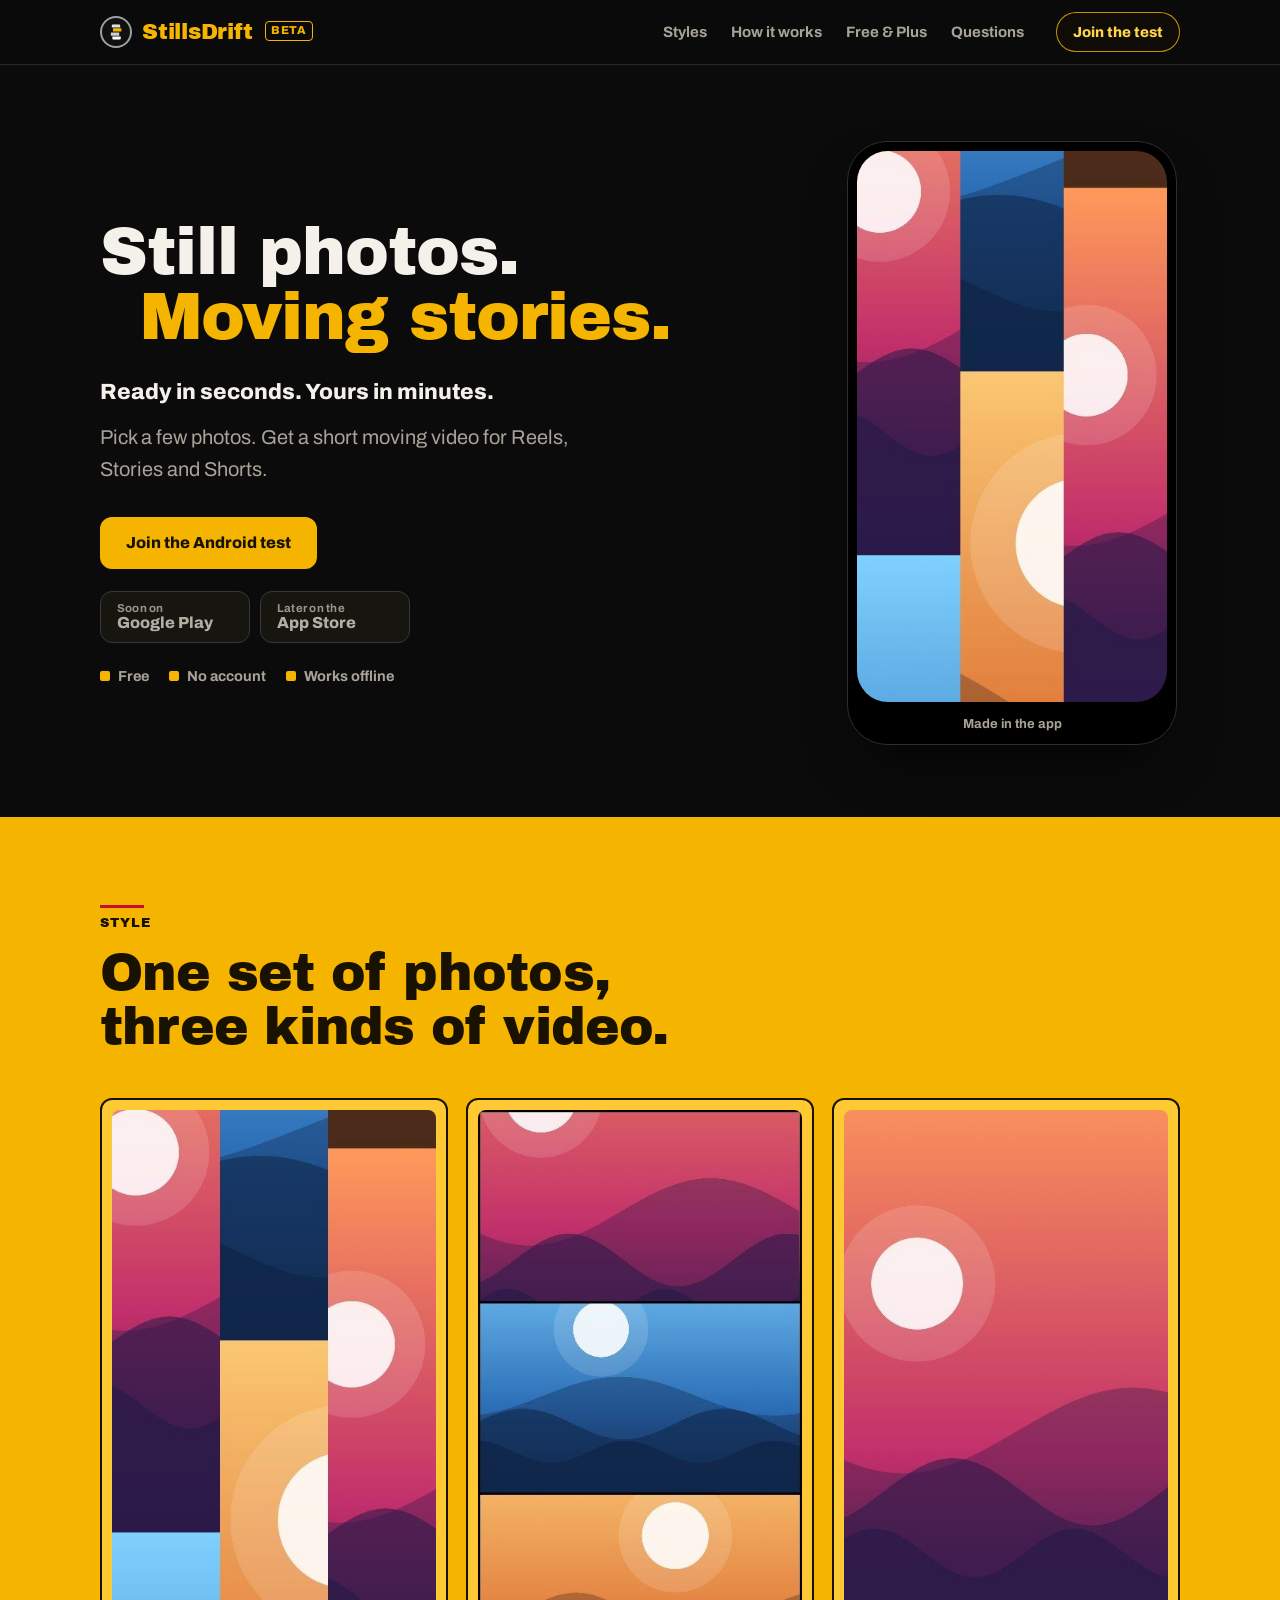
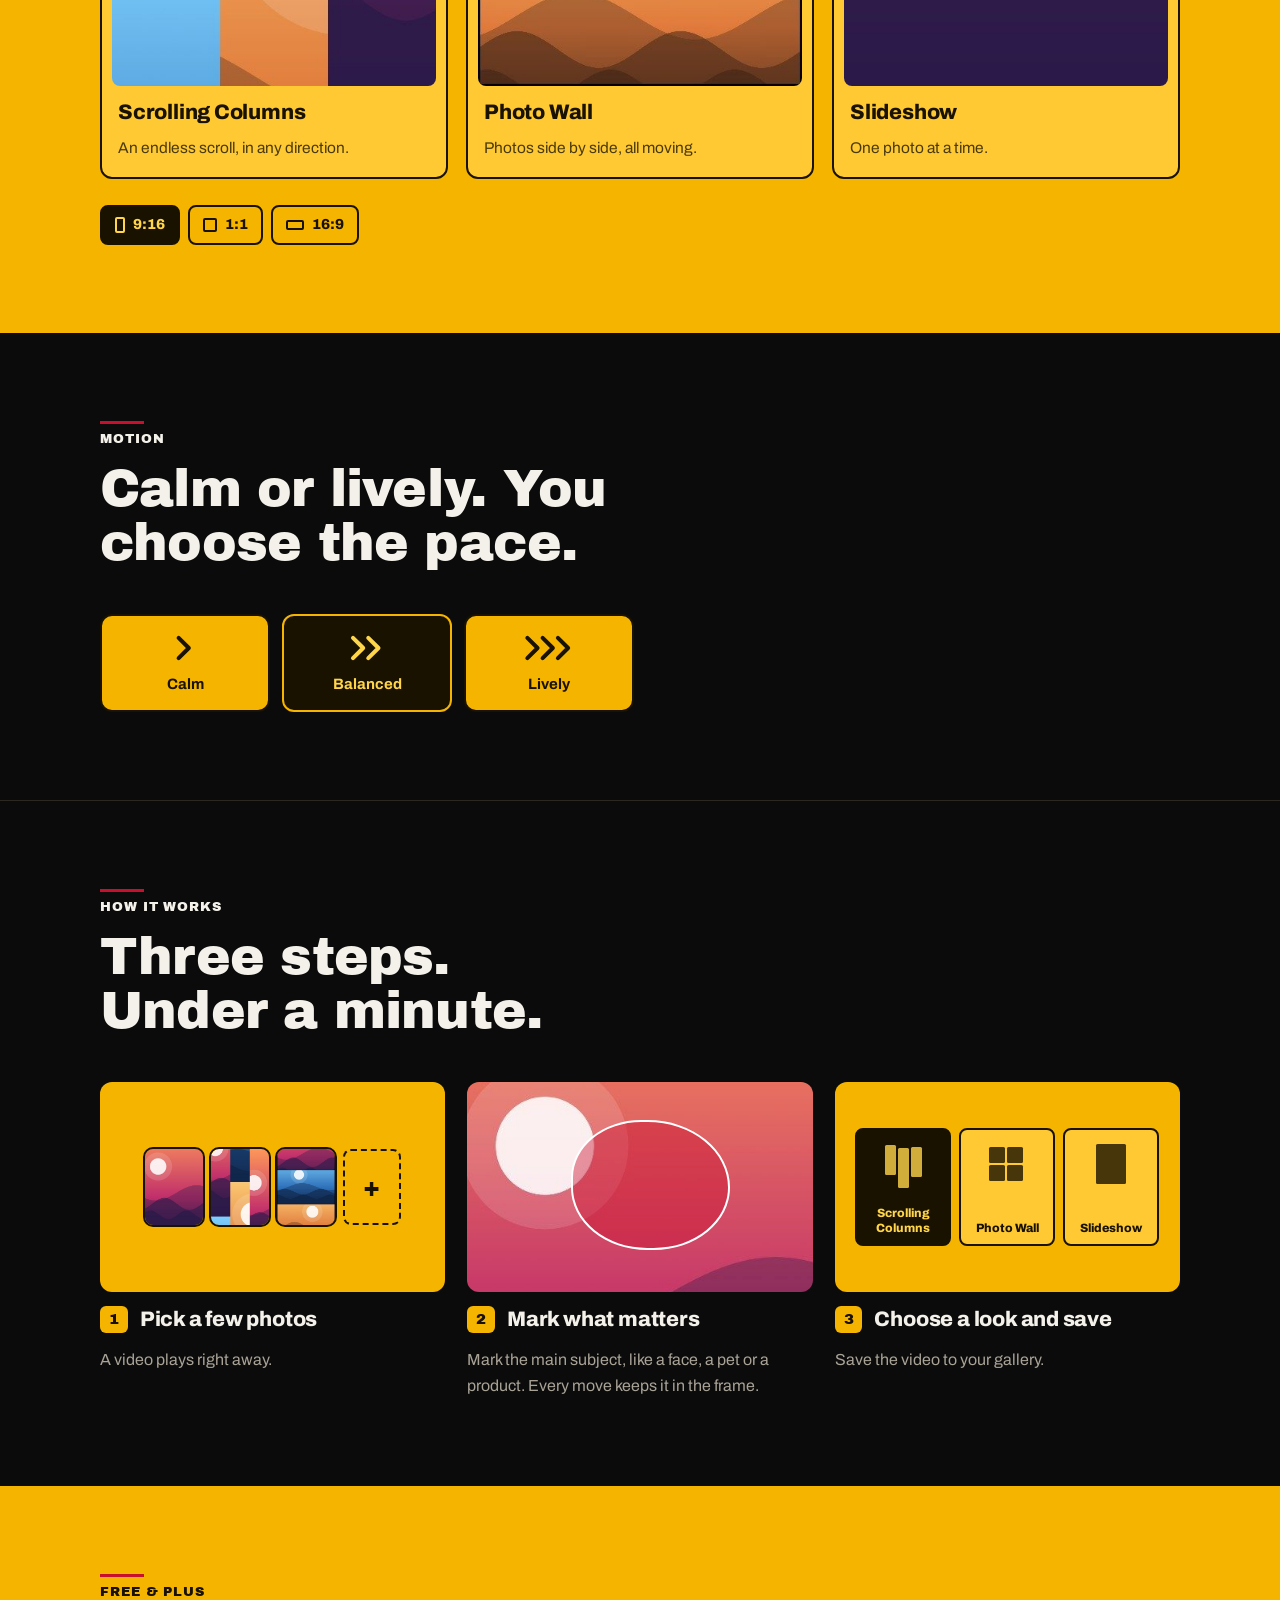
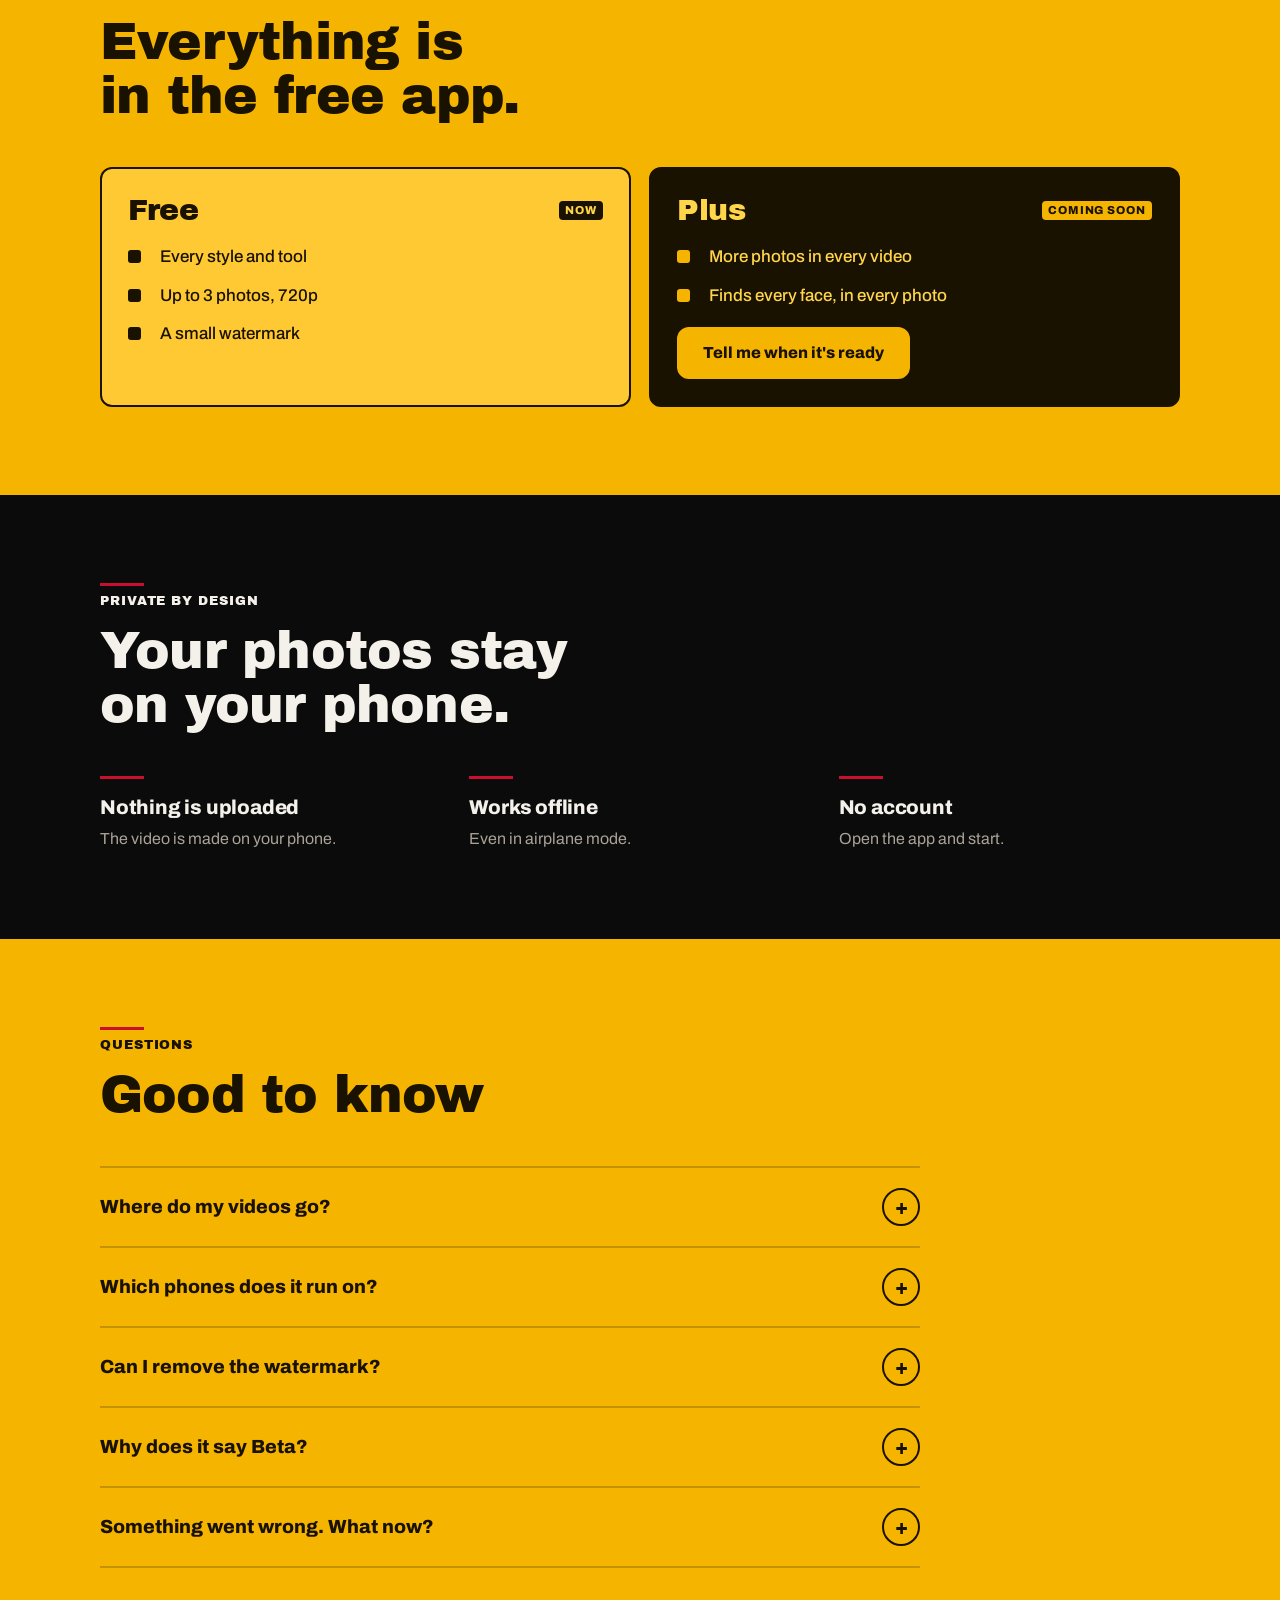
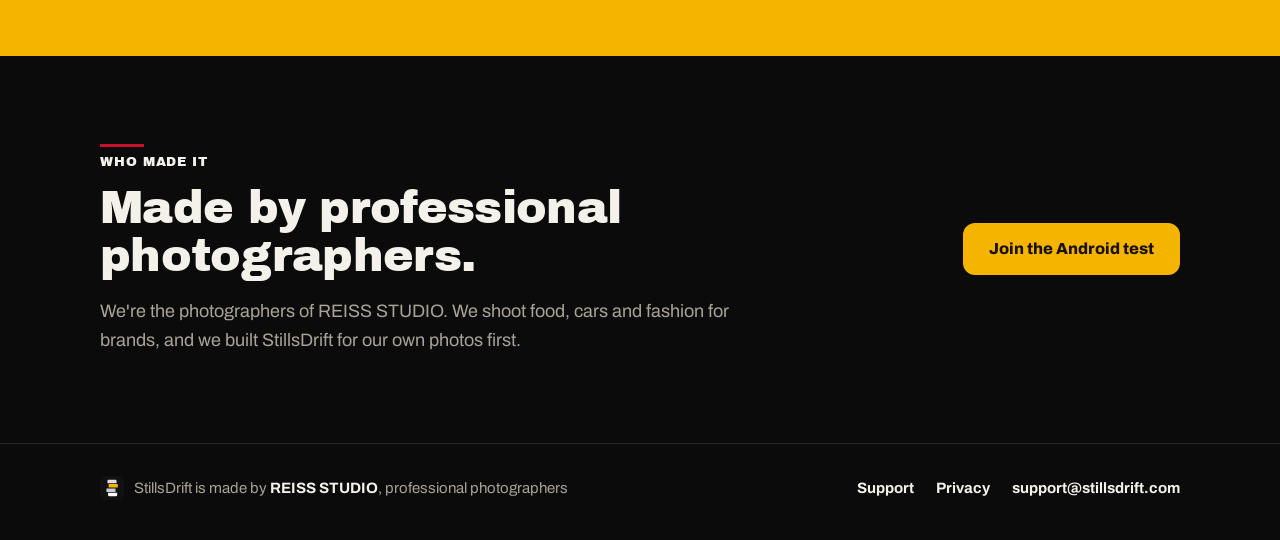
==== index.html @ 255d96ef "Step 2 examples: a face, a pet or a product Co-Authored-By: Claude Opus 5.5 <noreply@anthropic.com> " ====
<!doctype html>
<html lang="en">
<head>
<meta charset="utf-8">
<meta name="viewport" content="width=device-width,initial-scale=1,viewport-fit=cover">
<title>StillsDrift: still photos, moving stories</title>
<meta name="description" content="StillsDrift turns a few photos into a short moving video for Reels, Stories and Shorts: scrolling columns, photo walls and slideshows, made on your phone.">
<meta name="theme-color" content="#0B0B0B">
<link rel="icon" href="/assets/img/icon.svg" type="image/svg+xml">
<link rel="apple-touch-icon" href="/assets/img/apple-touch-icon.png">
<link rel="preload" href="/assets/fonts/archivo-black-latin-400-normal.woff2" as="font" type="font/woff2" crossorigin>
<link rel="stylesheet" href="/style.css">
<meta property="og:type" content="website">
<meta property="og:url" content="https://stillsdrift.com/">
<meta property="og:title" content="StillsDrift: still photos, moving stories">
<meta property="og:description" content="A few photos in, a short moving video out. Made on your phone.">
<meta property="og:image" content="https://stillsdrift.com/assets/img/og.png">
<meta name="twitter:card" content="summary_large_image">
</head>
<body>
<header class="top"><div class="wrap">
  <a class="brand" href="/"><img src="/assets/img/icon.svg" alt="" width="32" height="32">StillsDrift<span class="beta">Beta</span></a>
  <nav aria-label="Sections"><a href="#styles">Styles</a><a href="#how">How it works</a><a href="#free">Free &amp; Plus</a><a href="#faq">Questions</a></nav>
  <a class="btn pill" href="mailto:support@stillsdrift.com?subject=StillsDrift%20Android%20test">Join the test</a>
</div></header>

<main>
<section class="hero"><div class="wrap">
  <div>
    <h1><span class="d1">Still photos.</span><span class="d2">Moving stories.</span></h1>
    <p class="slogan">Ready in seconds. Yours in minutes.</p>
    <p class="lead">Pick a few photos. Get a short moving video for Reels, Stories and Shorts.</p>
    <div class="cta">
      <a class="btn pri" href="mailto:support@stillsdrift.com?subject=StillsDrift%20Android%20test">Join the Android test</a>
    </div>
    <div class="stores" aria-label="Stores">
      <span class="store"><small>Soon on</small>Google Play</span>
      <span class="store"><small>Later on the</small>App Store</span>
    </div>
    <p class="facts"><span>Free</span><span>No account</span><span>Works offline</span></p>
  </div>
  <figure class="phone">
    <video src="/assets/video/columns.mp4" poster="/assets/video/columns.jpg" autoplay muted loop playsinline aria-label="Scrolling Columns: three photos moving up in columns"></video>
    <figcaption>Made in the app</figcaption>
  </figure>
</div></section>

<section id="styles" class="band sheet"><div class="wrap">
  <div class="head">
    <span class="label">Style</span>
    <h2>One set of photos, three kinds of video.</h2>
  </div>
  <div class="styles">
    <figure class="style">
      <video src="/assets/video/columns.mp4" poster="/assets/video/columns.jpg" autoplay muted loop playsinline aria-label="Scrolling Columns example"></video>
      <h3>Scrolling Columns</h3>
      <p>An endless scroll, in any direction.</p>
    </figure>
    <figure class="style">
      <video src="/assets/video/wall.mp4" poster="/assets/video/wall.jpg" autoplay muted loop playsinline aria-label="Photo Wall example"></video>
      <h3>Photo Wall</h3>
      <p>Photos side by side, all moving.</p>
    </figure>
    <figure class="style">
      <video src="/assets/video/slideshow.mp4" poster="/assets/video/slideshow.jpg" autoplay muted loop playsinline aria-label="Slideshow example"></video>
      <h3>Slideshow</h3>
      <p>One photo at a time.</p>
    </figure>
  </div>
  <div class="shapes" aria-label="Shapes">
    <span aria-current="true"><i style="width:10px;height:16px"></i>9:16</span>
    <span><i style="width:14px;height:14px"></i>1:1</span>
    <span><i style="width:18px;height:10px"></i>16:9</span>
  </div>
</div></section>

<section class="band stage" id="motion"><div class="wrap">
  <div class="head">
    <span class="label">Motion</span>
    <h2>Calm or lively. You choose the pace.</h2>
  </div>
  <div class="paces">
    <div class="pace"><svg viewBox="0 0 44 22" aria-hidden="true"><path d="M17 3l8 8-8 8"/></svg><b>Calm</b></div>
    <div class="pace" aria-current="true"><svg viewBox="0 0 44 22" aria-hidden="true"><path d="M11 3l8 8-8 8M23 3l8 8-8 8"/></svg><b>Balanced</b></div>
    <div class="pace"><svg viewBox="0 0 44 22" aria-hidden="true"><path d="M5 3l8 8-8 8M17 3l8 8-8 8M29 3l8 8-8 8"/></svg><b>Lively</b></div>
  </div>
</div></section>

<section id="how" class="band stage"><div class="wrap">
  <div class="head">
    <span class="label">How it works</span>
    <h2>Three steps. Under a minute.</h2>
  </div>
  <ol class="steps">
    <li>
      <div class="pic" aria-hidden="true">
        <span class="th" style="background-image:url(/assets/video/slideshow.jpg)"></span>
        <span class="th" style="background-image:url(/assets/video/columns.jpg);background-position:70% 30%"></span>
        <span class="th" style="background-image:url(/assets/video/wall.jpg)"></span>
        <span class="th add">+</span>
      </div>
      <h3>Pick a few photos</h3>
      <p>A video plays right away.</p>
    </li>
    <li>
      <div class="pic spot" style="background-image:url(/assets/video/slideshow.jpg)" aria-hidden="true">
        <span class="blob"></span>
      </div>
      <h3>Mark what matters</h3>
      <p>Mark the main subject, like a face, a pet or a product. Every move keeps it in the frame.</p>
    </li>
    <li>
      <div class="pic" aria-hidden="true">
        <span class="mini" aria-current="true"><i class="mc"><b></b><b></b><b></b></i>Scrolling Columns</span>
        <span class="mini"><i class="mw"><b></b><b></b><b></b><b></b></i>Photo Wall</span>
        <span class="mini"><i class="ms"><b></b></i>Slideshow</span>
      </div>
      <h3>Choose a look and save</h3>
      <p>Save the video to your gallery.</p>
    </li>
  </ol>
</div></section>

<section id="free" class="band sheet"><div class="wrap">
  <div class="head">
    <span class="label">Free &amp; Plus</span>
    <h2>Everything is in the free app.</h2>
  </div>
  <div class="plans">
    <div class="plan free">
      <header><h3>Free</h3><span class="pro">Now</span></header>
      <ul>
        <li>Every style and tool</li>
        <li>Up to 3 photos, 720p</li>
        <li>A small watermark</li>
      </ul>
    </div>
    <div class="plan plus">
      <header><h3>Plus</h3><span class="pro">Coming soon</span></header>
      <ul>
        <li>More photos in every video</li>
        <li>Finds every face, in every photo</li>
      </ul>
      <a class="btn pri" href="https://forms.gle/ixzU41wW5rAVhiVU9">Tell me when it's ready</a>
    </div>
  </div>
</div></section>

<section id="private" class="band stage"><div class="wrap">
  <div class="head">
    <span class="label">Private by design</span>
    <h2>Your photos stay on your phone.</h2>
  </div>
  <div class="private">
    <div><h3>Nothing is uploaded</h3><p>The video is made on your phone.</p></div>
    <div><h3>Works offline</h3><p>Even in airplane mode.</p></div>
    <div><h3>No account</h3><p>Open the app and start.</p></div>
  </div>
</div></section>

<section id="faq" class="band sheet"><div class="wrap">
  <div class="head"><span class="label">Questions</span><h2>Good to know</h2></div>
  <div class="faq">
    <details><summary>Where do my videos go?</summary><p>Tap Save. The video goes to your gallery, in an album called StillsDrift.</p></details>
    <details><summary>Which phones does it run on?</summary><p>Android phones, through Google Play (testing now). An iPhone version is planned.</p></details>
    <details><summary>Can I remove the watermark?</summary><p>The Free version adds a small StillsDrift mark. Plus is coming; <a href="https://forms.gle/ixzU41wW5rAVhiVU9">leave your email</a> and we'll tell you when it's ready.</p></details>
    <details><summary>Why does it say Beta?</summary><p>StillsDrift is new and still growing. If something doesn't work as it should, tell us at support@stillsdrift.com and we'll fix it.</p></details>
    <details><summary>Something went wrong. What now?</summary><p>Open the menu and send the log. It helps us fix it, and it doesn't include your photos.</p></details>
  </div>
</div></section>

<section class="band stage closing"><div class="wrap">
  <div class="maker">
    <span class="label">Who made it</span>
    <h2>Made by professional photographers.</h2>
    <p>We're the photographers of REISS STUDIO. We shoot food, cars and fashion for brands, and we built StillsDrift for our own photos first.</p>
  </div>
  <a class="btn pri" href="mailto:support@stillsdrift.com?subject=StillsDrift%20Android%20test">Join the Android test</a>
</div></section>
</main>

<footer class="foot"><div class="wrap">
  <span class="made"><img src="/assets/img/icon.svg" alt="" width="24" height="24"><span>StillsDrift is made by <a href="https://reiss.co.il">REISS STUDIO</a>, professional photographers</span></span>
  <nav aria-label="Site"><a href="/support.html">Support</a><a href="/privacy.html">Privacy</a><a href="mailto:support@stillsdrift.com">support@stillsdrift.com</a></nav>
</div></footer>
</body>
</html>
---- style.css ----
/* StillsDrift site, in the app's coming design ("film box", design rounds 20-27):
   the video plays on black, the controls live on a yellow sheet with near-black ink, one short red marker shows where you are.
   Archivo Black for the wordmark and titles, Archivo for everything else. Fonts are served from this site: no outside requests.
   Layout: black stage bands for video and facts, yellow sheet bands for choices, like the app's screen. */
@font-face{font-family:"Archivo Black";src:url(/assets/fonts/archivo-black-latin-400-normal.woff2) format("woff2");font-weight:400;font-display:swap}
@font-face{font-family:Archivo;src:url(/assets/fonts/archivo-latin-400-normal.woff2) format("woff2");font-weight:400;font-display:swap}
@font-face{font-family:Archivo;src:url(/assets/fonts/archivo-latin-500-normal.woff2) format("woff2");font-weight:500;font-display:swap}
@font-face{font-family:Archivo;src:url(/assets/fonts/archivo-latin-700-normal.woff2) format("woff2");font-weight:600 700;font-display:swap}
@font-face{font-family:Archivo;src:url(/assets/fonts/archivo-latin-800-normal.woff2) format("woff2");font-weight:800 900;font-display:swap}

:root{
  --stage:#0B0B0B; --stage-2:#151310; --on-stage:#F4F1EA; --on-stage-mut:#A9A397; --stage-line:#2B2822;
  --sheet:#F5B400; --ink:#1A1200; --ink-mut:#4A3A0C; --tile:#FFC933; --tile-on:#FFE38A; --ink-line:rgba(26,18,0,.22);
  --gold:#FFD54A; --mark:#C8102E;
  --display:"Archivo Black","Arial Black",system-ui,sans-serif;
  --body:Archivo,system-ui,-apple-system,"Segoe UI",Roboto,sans-serif;
  --r:12px; --r-sm:8px; --max:1120px;
  color-scheme:dark;
}
*{box-sizing:border-box}
html{-webkit-text-size-adjust:100%;scroll-behavior:smooth;scroll-padding-top:76px}
@media (prefers-reduced-motion:reduce){html{scroll-behavior:auto}}
body{margin:0;background:var(--stage);color:var(--on-stage);font:400 17px/1.6 var(--body);-webkit-font-smoothing:antialiased}
img,video{max-width:100%;display:block}
a{color:inherit;text-underline-offset:3px;text-decoration-thickness:1.5px}
:focus-visible{outline:3px solid var(--mark);outline-offset:3px;border-radius:4px}
::selection{background:var(--ink);color:var(--gold)}
h1,h2,h3{margin:0;line-height:1.04;text-wrap:balance}
h1,h2{font-family:var(--display);font-weight:400;letter-spacing:-.015em}
h3{font-family:var(--body);font-weight:800;letter-spacing:-.01em}
p{margin:0}
.wrap{max-width:var(--max);margin:0 auto;padding-left:max(20px,env(safe-area-inset-left,0px));padding-right:max(20px,env(safe-area-inset-right,0px))}
.num{font-variant-numeric:tabular-nums}

/* The app's label: small Archivo Black capitals with the one red marker above */
.label{display:inline-grid;gap:9px;font:400 13px/1 var(--display);letter-spacing:.07em;text-transform:uppercase}
.label::before{content:"";width:44px;height:3px;background:var(--mark)}

/* Top bar: black like the app's, wordmark in yellow */
body::before{content:"";position:fixed;inset:0 0 auto;height:env(safe-area-inset-top,0px);background:var(--stage);z-index:30}
.top{position:sticky;top:env(safe-area-inset-top,0px);z-index:20;background:rgba(11,11,11,.9);backdrop-filter:blur(10px);-webkit-backdrop-filter:blur(10px);border-bottom:1px solid var(--stage-line)}
.top .wrap{display:flex;align-items:center;gap:22px;min-height:62px}
.brand{display:flex;align-items:center;gap:10px;text-decoration:none;margin-right:auto;font:400 22px/1 var(--display);color:var(--sheet);letter-spacing:-.01em}
.brand img{width:32px;height:32px;border-radius:50%;border:2px solid #9AA0A8;background:#141008;padding:3px}
.beta{font:800 11.5px/1 var(--body);letter-spacing:.08em;text-transform:uppercase;color:var(--sheet);border:1.5px solid var(--sheet);border-radius:4px;padding:3px 5px;margin-left:2px;transform:translateY(-1px)}
.top nav{display:flex;gap:4px}
.top nav a{position:relative;color:var(--on-stage-mut);text-decoration:none;font-weight:700;font-size:15px;padding:20px 10px}
.top nav a:hover{color:var(--on-stage)}
.top nav a[aria-current]{color:var(--on-stage)}
.top nav a[aria-current]::before{content:"";position:absolute;top:0;left:50%;margin-left:-22px;width:44px;height:3px;background:var(--mark)}
@media (max-width:860px){.top nav{display:none}}

/* Buttons from the design: ink on yellow, yellow on black, 2px outlines for the second choice */
.btn{display:inline-flex;align-items:center;justify-content:center;gap:8px;min-height:52px;padding:0 24px;border-radius:var(--r);font:800 16px/1 var(--body);text-decoration:none;border:2px solid transparent;cursor:pointer;transition:transform .12s ease}
.btn:active{transform:scale(.97)}
.btn.pri{background:var(--sheet);color:var(--ink);border-color:var(--sheet)}
.btn.pri:hover{background:var(--gold);border-color:var(--gold)}
.btn.out{background:transparent;color:var(--on-stage);border-color:#8A909A}
.btn.ink{background:var(--ink);color:var(--gold);border-color:var(--ink)}
.btn.ink-out{background:transparent;color:var(--ink);border-color:var(--ink)}
.btn{white-space:nowrap}
@media (max-width:420px){.top .wrap{gap:12px}.brand{font-size:19px;gap:8px}.brand img{width:28px;height:28px}.btn.pill{padding:0 12px;font-size:13.5px}}
.btn.pill{min-height:40px;padding:0 16px;border-radius:999px;font-size:14.5px;background:rgba(20,16,8,.62);color:var(--gold);border:1.5px solid rgba(245,180,0,.8)}
.btn[aria-disabled=true]{opacity:.5;pointer-events:none}
.pro{display:inline-block;font:800 11.5px/1 var(--body);letter-spacing:.08em;padding:4px 6px;border-radius:4px;background:var(--ink);color:var(--gold);text-transform:uppercase}

/* Hero: the stage */
.hero .wrap{display:grid;grid-template-columns:minmax(0,1.35fr) minmax(0,.65fr);gap:48px;align-items:center;padding-block:76px 72px}
.hero h1{font-size:clamp(40px,5.2vw,66px);line-height:.98;margin:22px 0 26px}
.hero h1 span{display:block;width:max-content;max-width:100%}
@media (max-width:860px){.hero h1 span{width:auto}.hero h1 .d2{padding-left:.6em;transform:none!important}}
.hero h1 .d2{transform:translateX(.6em);color:var(--sheet)}
.hero h1 .d3{transform:translateX(-.06em)}
.slogan{font-weight:800;font-size:clamp(19px,2.1vw,22px);color:var(--on-stage);margin:0 0 10px}
.lead{font-size:clamp(18px,2vw,20px);color:var(--on-stage-mut);max-width:44ch}
.cta{display:flex;flex-wrap:wrap;gap:12px;margin-top:32px}
.stores{display:flex;flex-wrap:wrap;gap:10px;margin-top:22px}
.store{display:inline-grid;align-content:center;min-width:150px;height:52px;padding:0 16px;border-radius:var(--r);border:1.5px solid #3A3833;background:#16150F;color:#B3AEA3;font-weight:800;font-size:16px;line-height:1.1;cursor:default}
.store small{font-weight:600;font-size:11.5px;letter-spacing:.02em;color:#9A958B}
.facts{display:flex;flex-wrap:wrap;gap:8px 20px;margin-top:22px;font-weight:700;font-size:14.5px;color:var(--on-stage-mut)}
.facts span{display:inline-flex;align-items:center;gap:8px}
.facts span::before{content:"";width:10px;height:10px;border-radius:2px;background:var(--sheet)}
.phone{justify-self:center;width:min(100%,330px);margin:0;padding:9px;border-radius:40px;background:#000;border:1px solid #2E2E2E;box-shadow:0 26px 60px -24px rgba(0,0,0,.9)}
.phone video{width:100%;aspect-ratio:9/16;object-fit:cover;border-radius:31px;background:var(--stage-2)}
.phone figcaption{text-align:center;margin-top:12px;font-size:13px;font-weight:700;color:var(--on-stage-mut)}
@media (max-width:860px){.hero .wrap{grid-template-columns:1fr;gap:40px;padding-block:52px 56px}.hero h1 .d2{transform:translateX(.3em)}.phone{width:min(100%,300px)}}

/* Bands */
.band{padding-block:88px}
.band.sheet{background:var(--sheet);color:var(--ink)}
.band.stage+.band.stage{border-top:1px solid var(--stage-line)}
.head{display:grid;gap:16px;max-width:62ch;margin-bottom:44px}
.head h2{font-size:clamp(32px,4.4vw,52px)}
.head p{font-size:18px}
.stage .head p{color:var(--on-stage-mut)}
.sheet .head p{color:var(--ink-mut)}
@media (max-width:640px){.band{padding-block:64px}}

/* Styles: tiles like the app's chooser, each with a real loop */
.styles{display:grid;grid-template-columns:repeat(3,minmax(0,1fr));gap:18px}
.style{margin:0;display:grid;gap:12px;align-content:start;background:var(--tile);border:2px solid var(--ink);border-radius:var(--r);padding:10px 10px 16px}
.style video{width:100%;aspect-ratio:9/16;object-fit:cover;border-radius:var(--r-sm);background:var(--ink)}
.style h3{font-size:21px;padding:4px 6px 0}
.style p{font-size:15.5px;color:var(--ink-mut);padding:0 6px}
.style .spec{font-size:13px;font-weight:800;padding:0 6px;font-variant-numeric:tabular-nums}
@media (max-width:860px){.styles{grid-template-columns:repeat(3,minmax(230px,1fr));overflow-x:auto;scroll-snap-type:x mandatory;padding-bottom:14px;margin-inline:calc(-1 * max(20px,env(safe-area-inset-left,0px)));padding-inline:max(20px,env(safe-area-inset-left,0px))}.style{scroll-snap-align:start}}
.shapes{display:flex;flex-wrap:wrap;gap:8px;margin-top:26px}
.shapes span{display:inline-flex;align-items:center;gap:8px;height:40px;padding:0 13px;border:2px solid var(--ink);border-radius:var(--r-sm);font-weight:800;font-size:14.5px;font-variant-numeric:tabular-nums}
.shapes span[aria-current]{background:var(--ink);color:var(--gold)}
.shapes i{display:block;border:2px solid currentColor;border-radius:2px}

/* How it works: a real sequence, drawn in the app's own parts */
.steps{display:grid;grid-template-columns:repeat(3,minmax(0,1fr));gap:22px;counter-reset:s;list-style:none;margin:0;padding:0}
.steps li{display:grid;gap:14px;align-content:start;counter-increment:s}
.pic{height:210px;border-radius:var(--r);background:var(--sheet);color:var(--ink);padding:18px;display:flex;align-items:center;justify-content:center;gap:8px;position:relative;overflow:hidden}
.steps h3{font-size:21px;display:flex;gap:12px;align-items:center}
.steps h3::before{content:counter(s);font:400 15px/1 var(--display);color:var(--ink);background:var(--sheet);border-radius:6px;padding:6px 9px}
.steps p{color:var(--on-stage-mut);font-size:16px}
.th{width:58px;height:76px;border-radius:var(--r-sm);outline:2px solid var(--ink);background-size:cover;background-position:center;flex:none}
.th.add{outline:0;border:2px dashed var(--ink);display:grid;place-items:center;font:400 26px/1 var(--display)}
.pic.spot{padding:0;background-size:cover;background-position:center 30%}
.blob{position:absolute;left:30%;top:18%;width:46%;height:62%;border-radius:46% 54% 50% 50%;background:rgba(200,16,46,.42);border:2.5px solid #fff}
.pic.spot b{position:absolute;left:12px;right:12px;bottom:12px;background:rgba(17,17,17,.88);color:#fff;border-radius:10px;padding:8px 10px;font-size:13px;font-weight:700;text-align:center}
.mini{flex:1;max-width:96px;height:118px;border:2px solid var(--ink);border-radius:var(--r-sm);display:grid;align-content:space-between;justify-items:center;padding:12px 6px 9px;background:var(--tile);font-size:12px;font-weight:800;text-align:center;line-height:1.2}
.mini[aria-current]{background:var(--ink);color:var(--gold)}
.mini i{display:flex;gap:2px;height:44px;align-items:center}
.mini i b{display:block;background:currentColor;opacity:.8;border-radius:1.5px}
.mc b{width:11px}.mc b:nth-child(1){height:30px;margin-top:-8px}.mc b:nth-child(2){height:40px;margin-top:8px}.mc b:nth-child(3){height:30px;margin-top:-4px}
.mw{flex-wrap:wrap;width:36px;align-content:center}.mw b{width:16px;height:16px}
.ms b{width:30px;height:40px}
@media (max-width:860px){.steps{grid-template-columns:1fr;gap:36px}}

/* Free and Plus */
.plans{display:grid;grid-template-columns:repeat(2,minmax(0,1fr));gap:18px}
.plan{border:2px solid var(--ink);border-radius:var(--r);padding:26px;display:grid;gap:18px;align-content:start;background:var(--tile)}
.plan.plus{background:var(--ink);color:var(--gold)}
.plan header{display:flex;align-items:center;justify-content:space-between;gap:12px}
.plan h3{font:400 30px/1 var(--display)}
.plan ul{list-style:none;margin:0;padding:0;display:grid;gap:11px}
.plan li{display:grid;grid-template-columns:22px 1fr;gap:10px;align-items:baseline;font-weight:500}
.plan li::before{content:"";width:13px;height:13px;border-radius:3px;background:var(--ink);transform:translateY(1px)}
.plan.plus li::before{background:var(--sheet)}
.plan.plus .pro{background:var(--sheet);color:var(--ink)}
.plan .note{font-size:15px;opacity:.85}
.plan .btn.pri{justify-self:start}
@media (max-width:760px){.plans{grid-template-columns:1fr}}

/* Private */
.private{display:grid;grid-template-columns:repeat(3,minmax(0,1fr));gap:28px}
.private div{display:grid;gap:8px;align-content:start}
.private div::before{content:"";width:44px;height:3px;background:var(--mark);margin-bottom:10px}
.private h3{font-size:20px}
.private p{color:var(--on-stage-mut);font-size:16px}
@media (max-width:760px){.private{grid-template-columns:1fr}}

/* Questions */
.faq{display:grid;max-width:820px}
.faq details{border-bottom:2px solid var(--ink-line)}
.faq details:first-child{border-top:2px solid var(--ink-line)}
.faq summary{list-style:none;cursor:pointer;display:flex;justify-content:space-between;gap:20px;align-items:center;padding:20px 0;font-weight:800;font-size:19px;line-height:1.3}
.faq summary::-webkit-details-marker{display:none}
.faq summary::after{content:"+";flex:none;width:34px;height:34px;display:grid;place-items:center;border:2px solid var(--ink);border-radius:50%;font:400 20px/1 var(--display);transition:transform .15s ease}
.faq details[open] summary::after{transform:rotate(45deg);background:var(--ink);color:var(--gold)}
.faq details p{color:var(--ink-mut);padding:0 0 22px;max-width:66ch}
.faq a{color:var(--ink);font-weight:700}

/* Closing */
.maker{display:grid;gap:16px;max-width:640px}.maker h2{font-size:clamp(30px,4vw,46px)}.maker p{font-size:18px;color:var(--on-stage-mut)}
.closing .wrap{display:flex;flex-wrap:wrap;gap:28px;align-items:center;justify-content:space-between}
.closing h2{font-size:clamp(30px,4vw,46px);max-width:18ch}

/* Text pages (privacy, support): the yellow sheet, like the app's cards */
main.doc{padding-block:56px 72px;max-width:760px;color:var(--ink)}
.docpage{background:var(--sheet)}
main.doc h1{font-size:clamp(36px,5vw,54px);margin:14px 0 10px}
main.doc .date{color:var(--ink-mut);margin:0 0 36px;font-weight:600}
main.doc h2{font:800 23px/1.2 var(--body);letter-spacing:-.01em;margin:40px 0 10px}
main.doc p,main.doc ul{color:var(--ink);margin:0 0 12px}
main.doc li{margin:5px 0}
main.doc a{color:var(--ink);font-weight:700}

/* Footer */
footer.foot{border-top:1px solid var(--stage-line);background:var(--stage);color:var(--on-stage-mut);font-size:15px}
footer.foot .wrap{display:flex;flex-wrap:wrap;gap:16px 28px;justify-content:space-between;align-items:center;padding-block:32px 40px}
footer.foot a{color:var(--on-stage);text-decoration:none;font-weight:700}
footer.foot a:hover{color:var(--sheet)}
footer.foot nav{display:flex;flex-wrap:wrap;gap:8px 22px}
.made{display:flex;align-items:center;gap:10px}
.made img{width:24px;height:24px}

/* Motion: the app's pace tiles and motion chips, shown on the stage */
.paces{display:grid;grid-template-columns:repeat(3,minmax(0,170px));gap:12px}
.pace{display:grid;justify-items:center;gap:10px;padding:18px 10px 14px;border-radius:var(--r);background:var(--sheet);color:var(--ink);border:2px solid var(--ink);font-weight:800;font-size:15px}
.pace[aria-current]{background:var(--ink);color:var(--gold);border-color:var(--sheet)}
.pace svg{width:56px;height:28px;fill:none;stroke:currentColor;stroke-width:3.2;stroke-linecap:round;stroke-linejoin:round}
.moves{display:flex;flex-wrap:wrap;gap:10px;margin-top:16px;align-items:center}
.moves span{display:inline-flex;align-items:center;height:46px;padding:0 18px;border-radius:999px;border:2px solid var(--sheet);color:var(--sheet);font-weight:800;font-size:15px}
.moves span[aria-current]{background:var(--sheet);color:var(--ink)}
.moves .sep{width:2px;height:28px;padding:0;border:0;background:var(--stage-line);border-radius:1px}
@media (max-width:520px){.paces{grid-template-columns:repeat(3,minmax(0,1fr))}.moves .sep{display:none}}
body:has(main.doc){background:var(--sheet)}
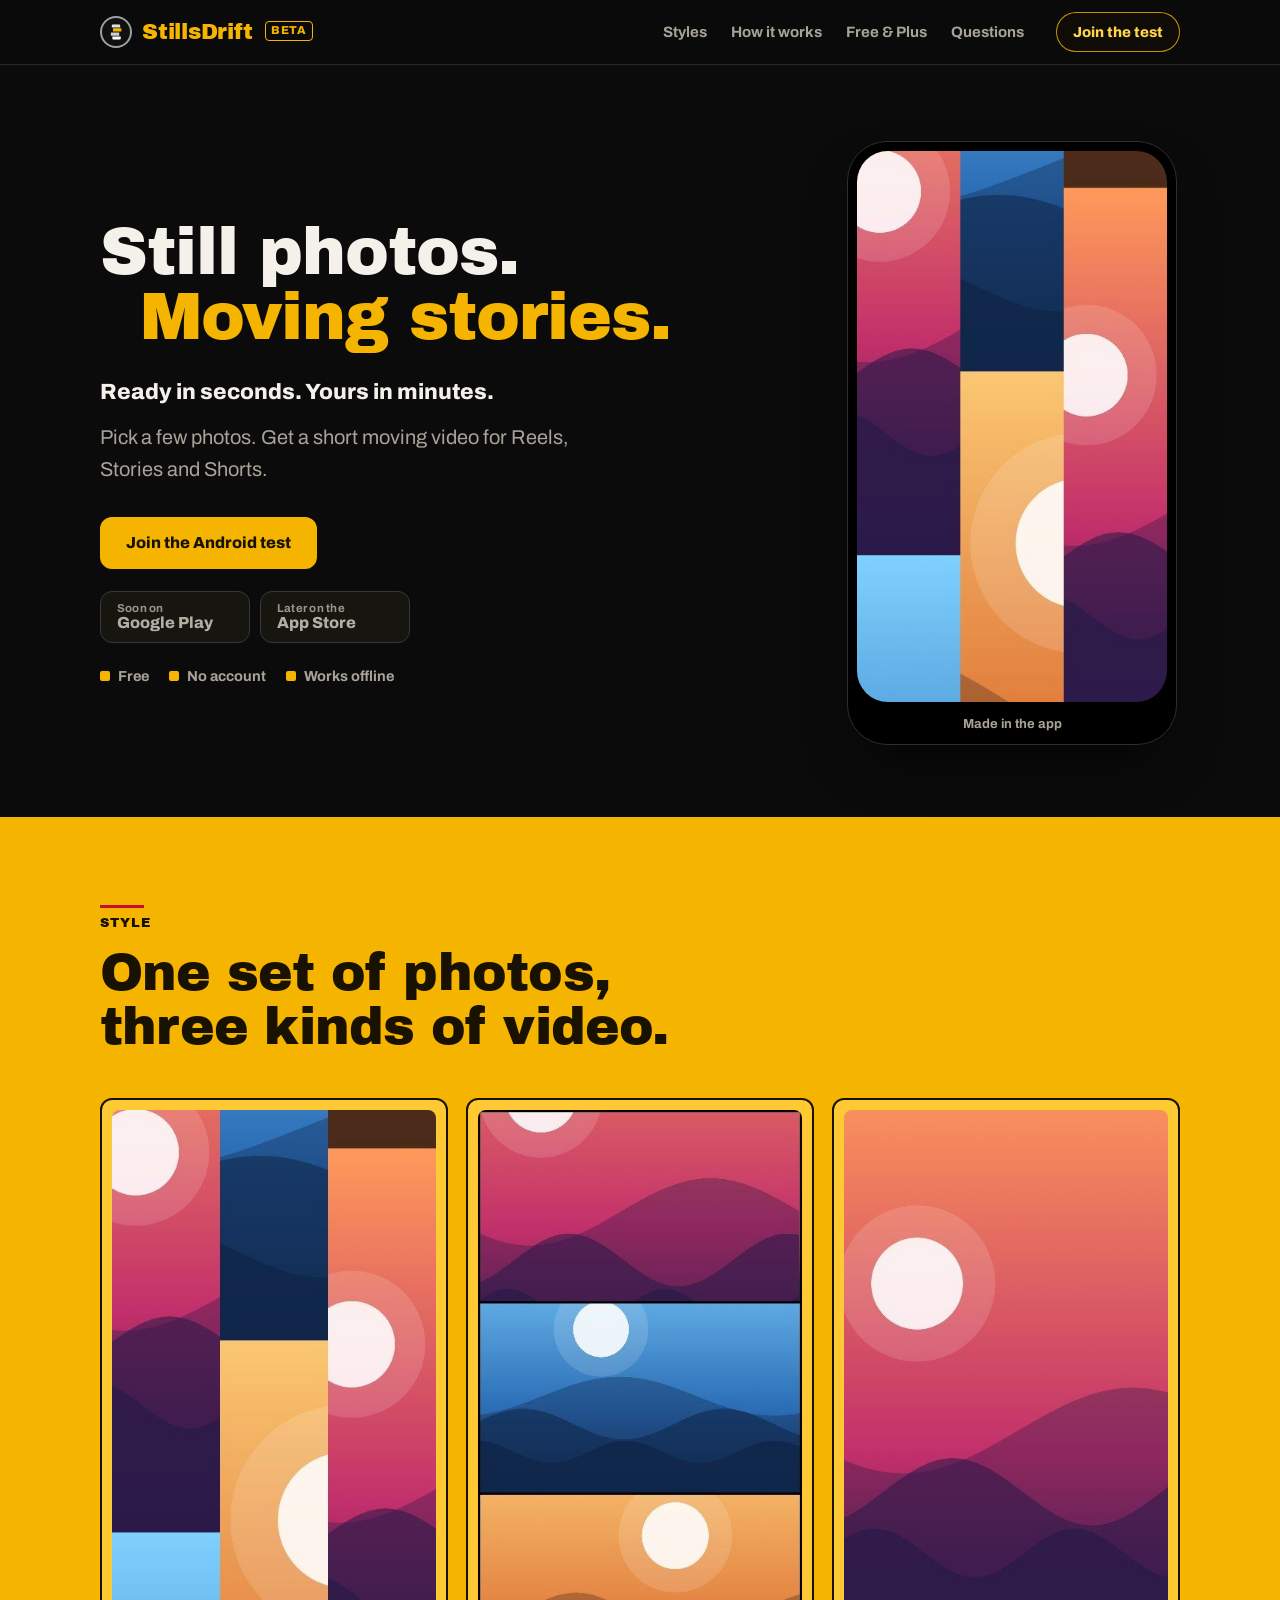
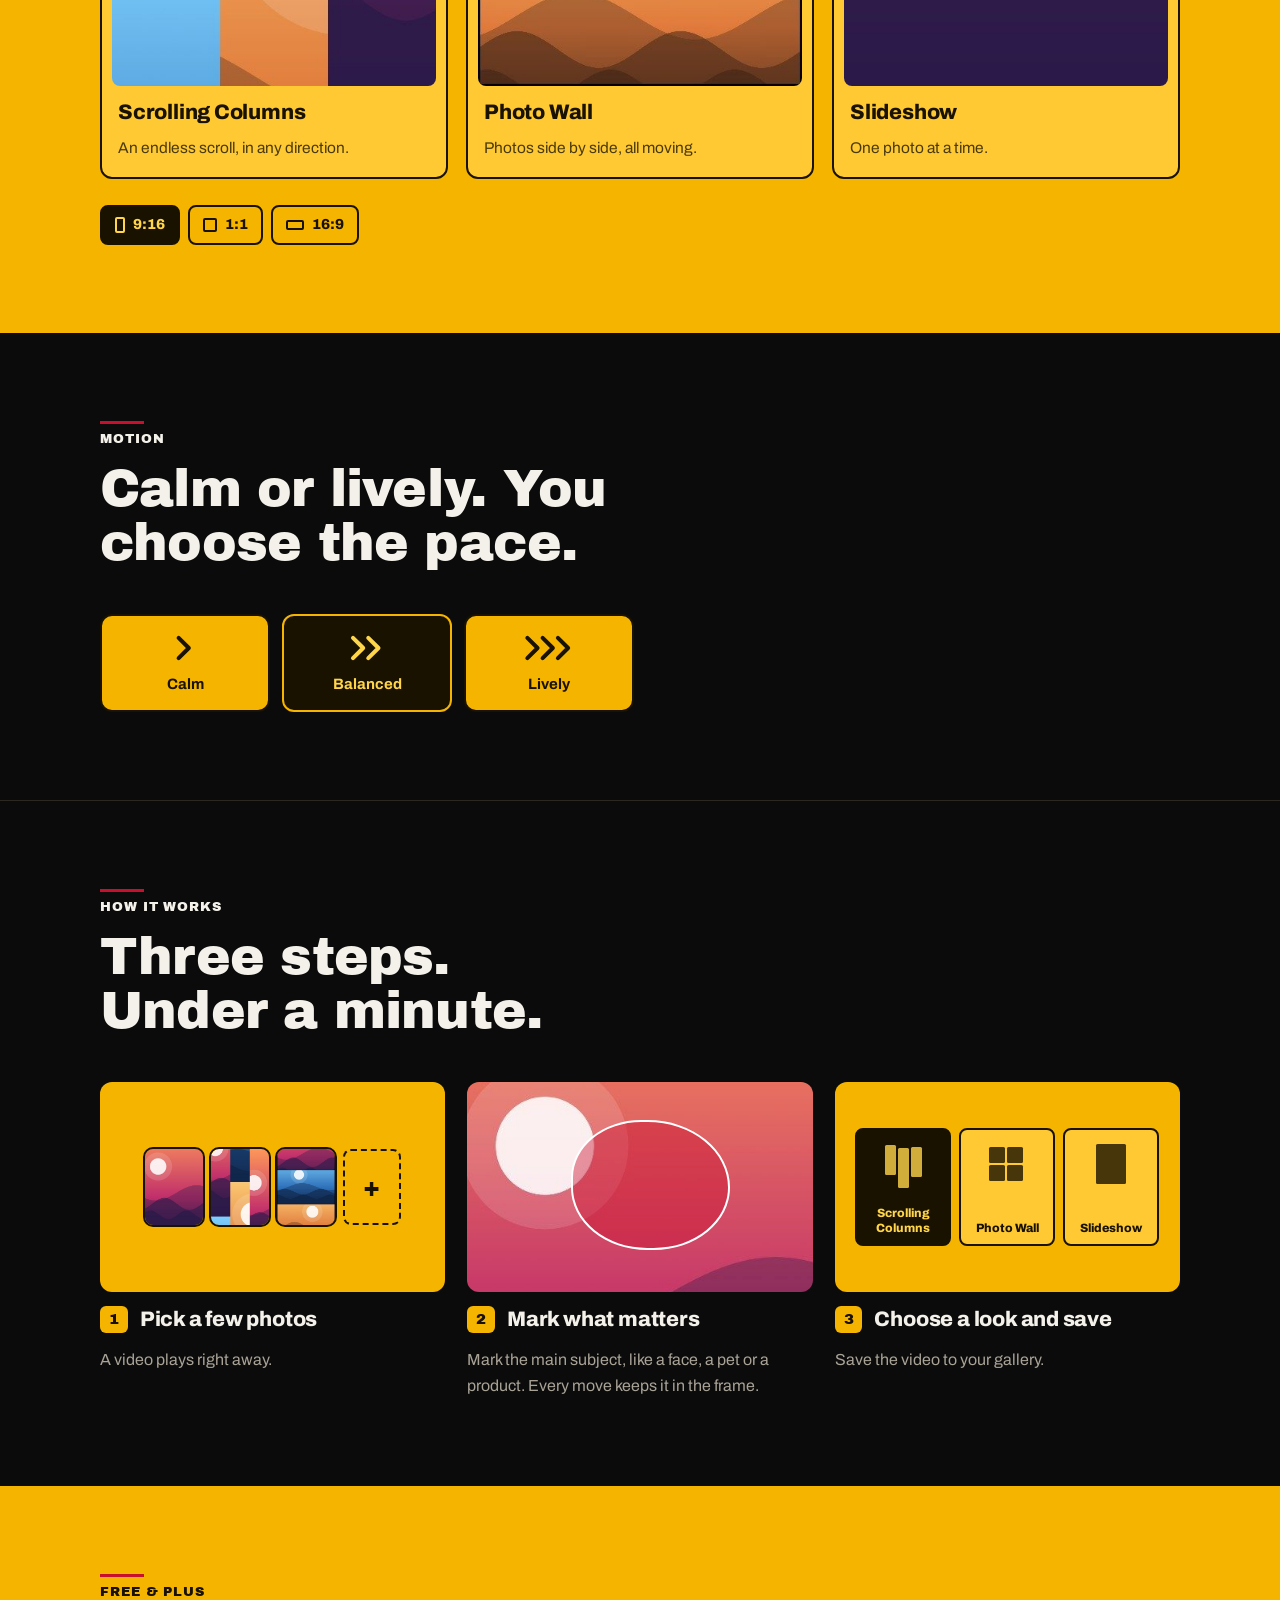
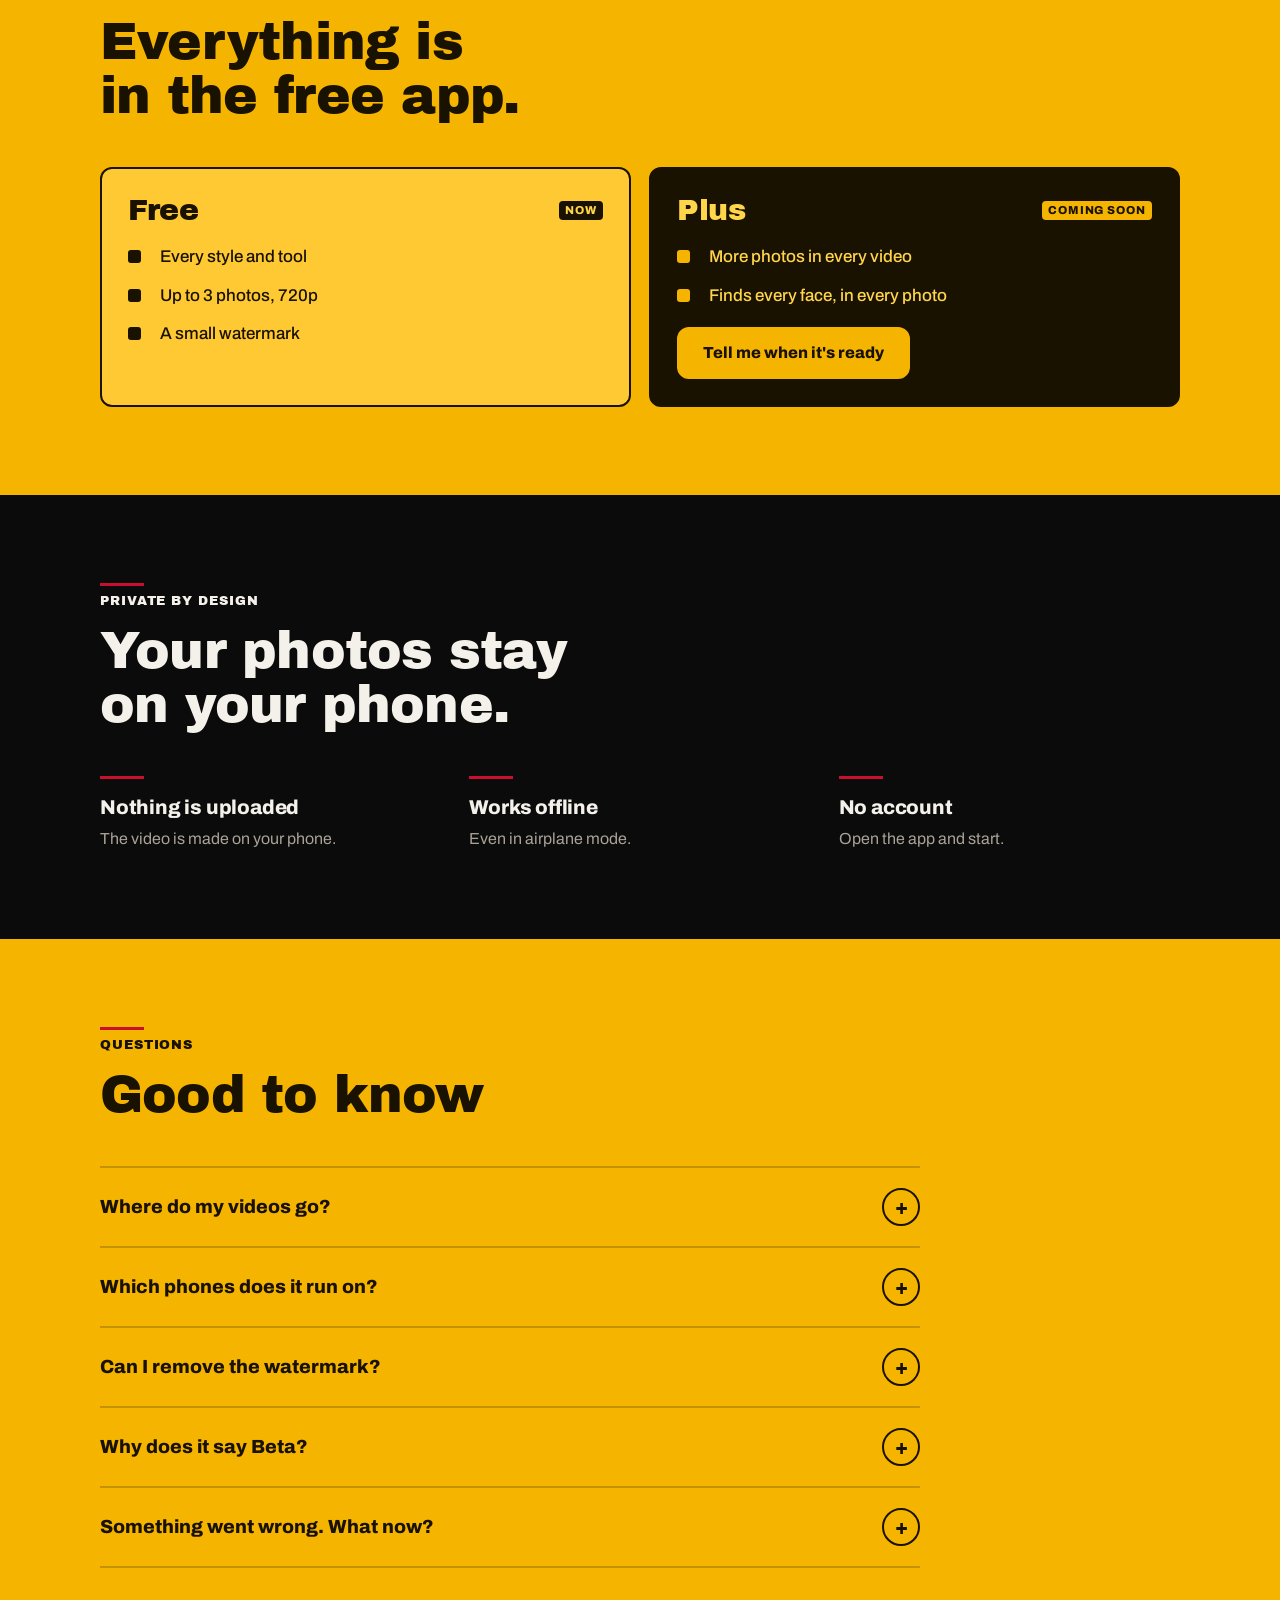
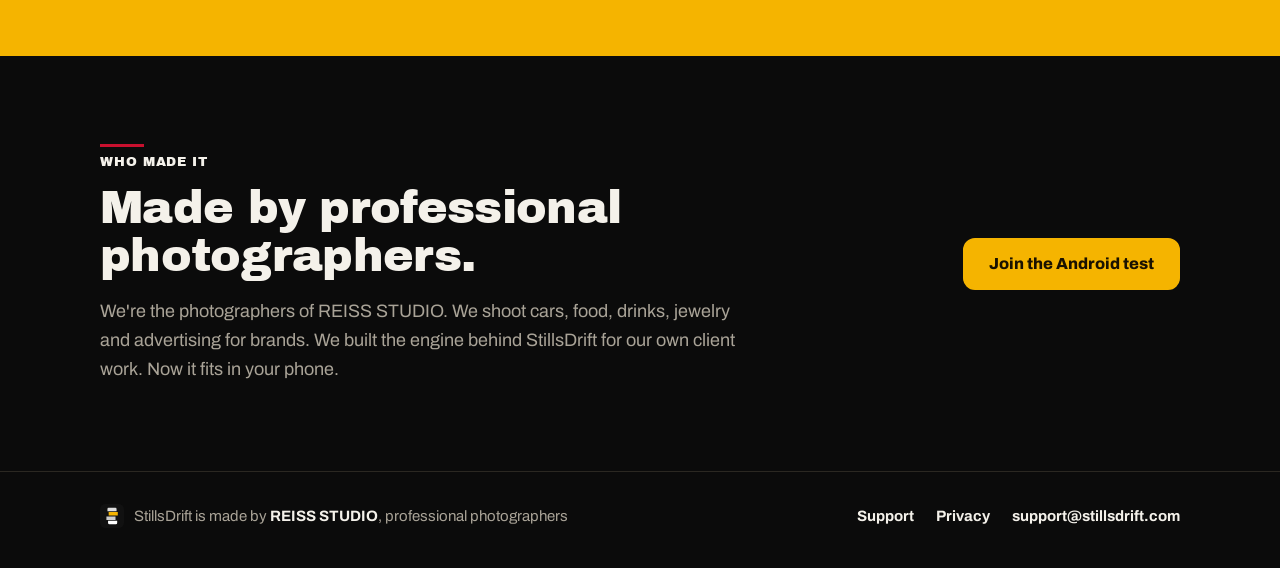
==== commit 5c8b2eef: "Who made it: the categories we shoot, and the engine built for our client work Co-Authored-By: Claud" ====
--- a/index.html
+++ b/index.html
@@ -173,7 +173,7 @@
   <div class="maker">
     <span class="label">Who made it</span>
     <h2>Made by professional photographers.</h2>
-    <p>We're the photographers of REISS STUDIO. We shoot food, cars and fashion for brands, and we built StillsDrift for our own photos first.</p>
+    <p>We're the photographers of REISS STUDIO. We shoot cars, food, drinks, jewelry and advertising for brands. We built the engine behind StillsDrift for our own client work. Now it fits in your phone.</p>
   </div>
   <a class="btn pri" href="mailto:support@stillsdrift.com?subject=StillsDrift%20Android%20test">Join the Android test</a>
 </div></section>
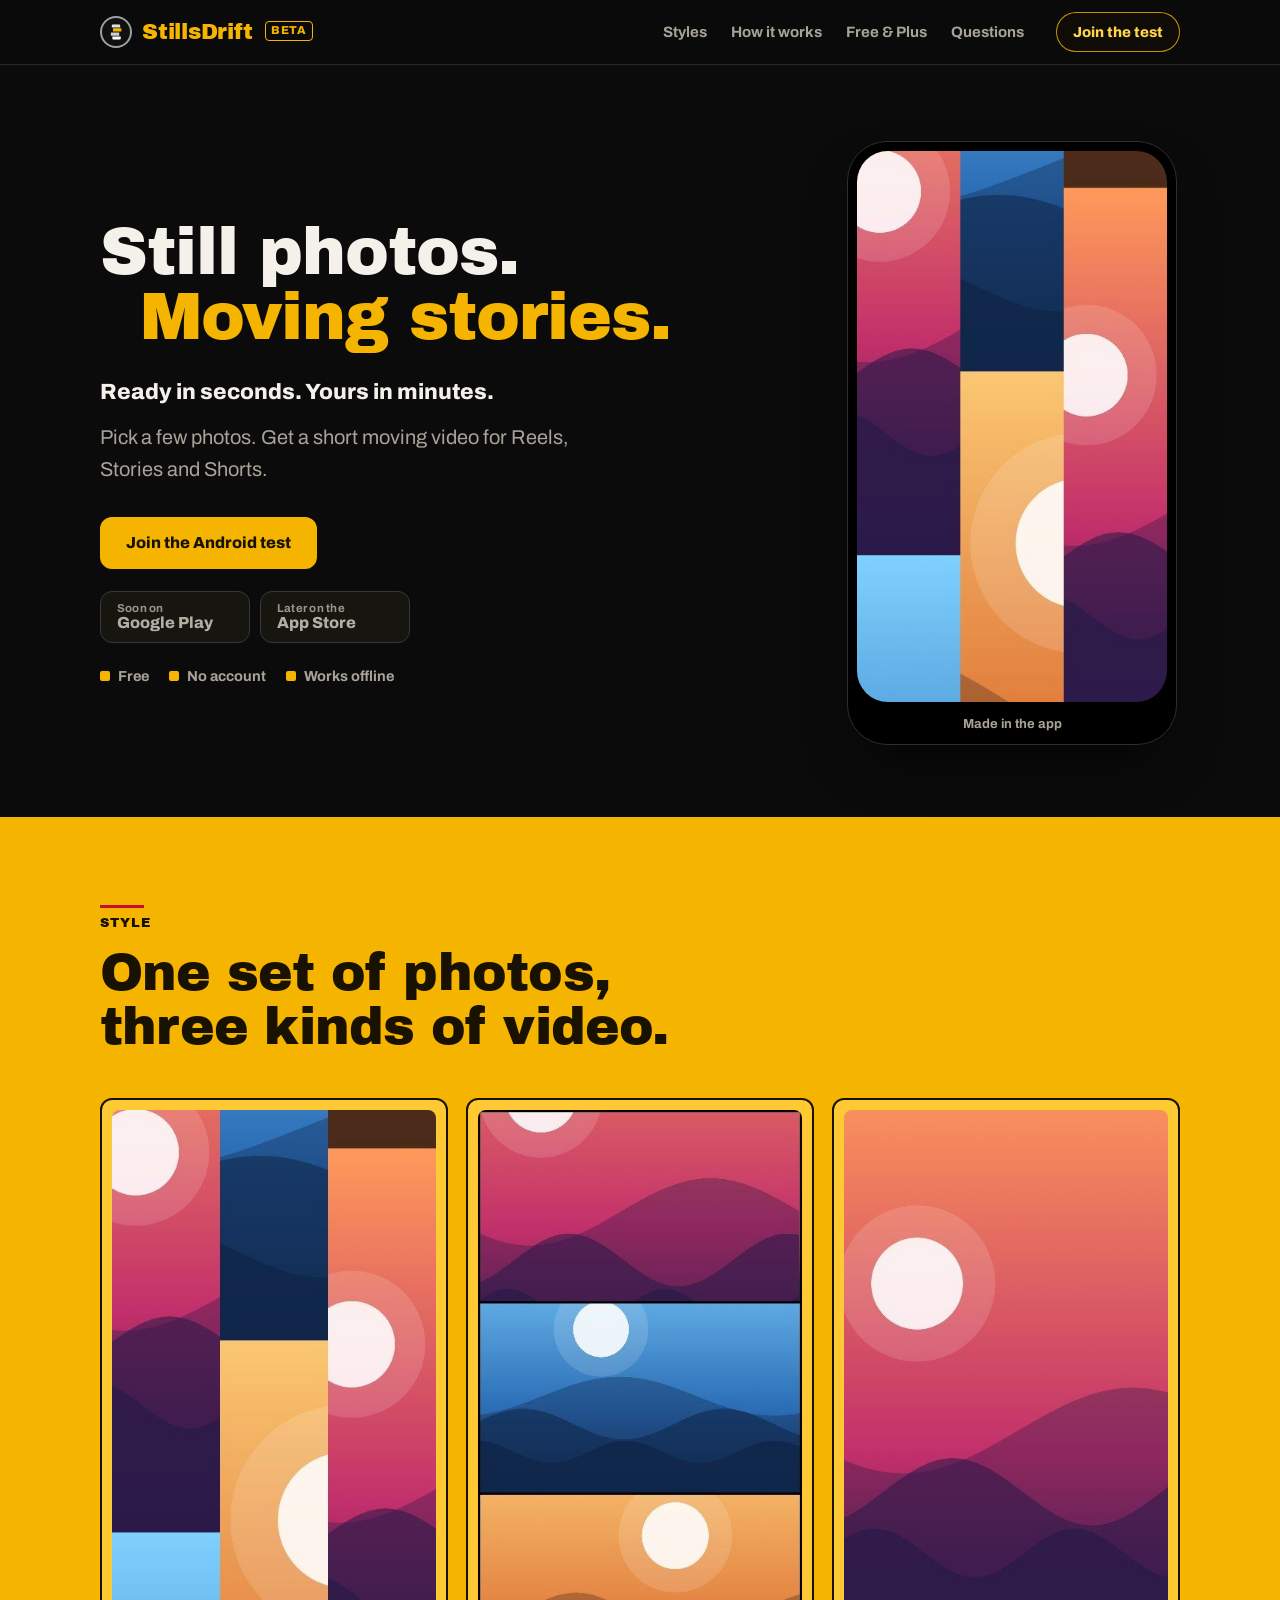
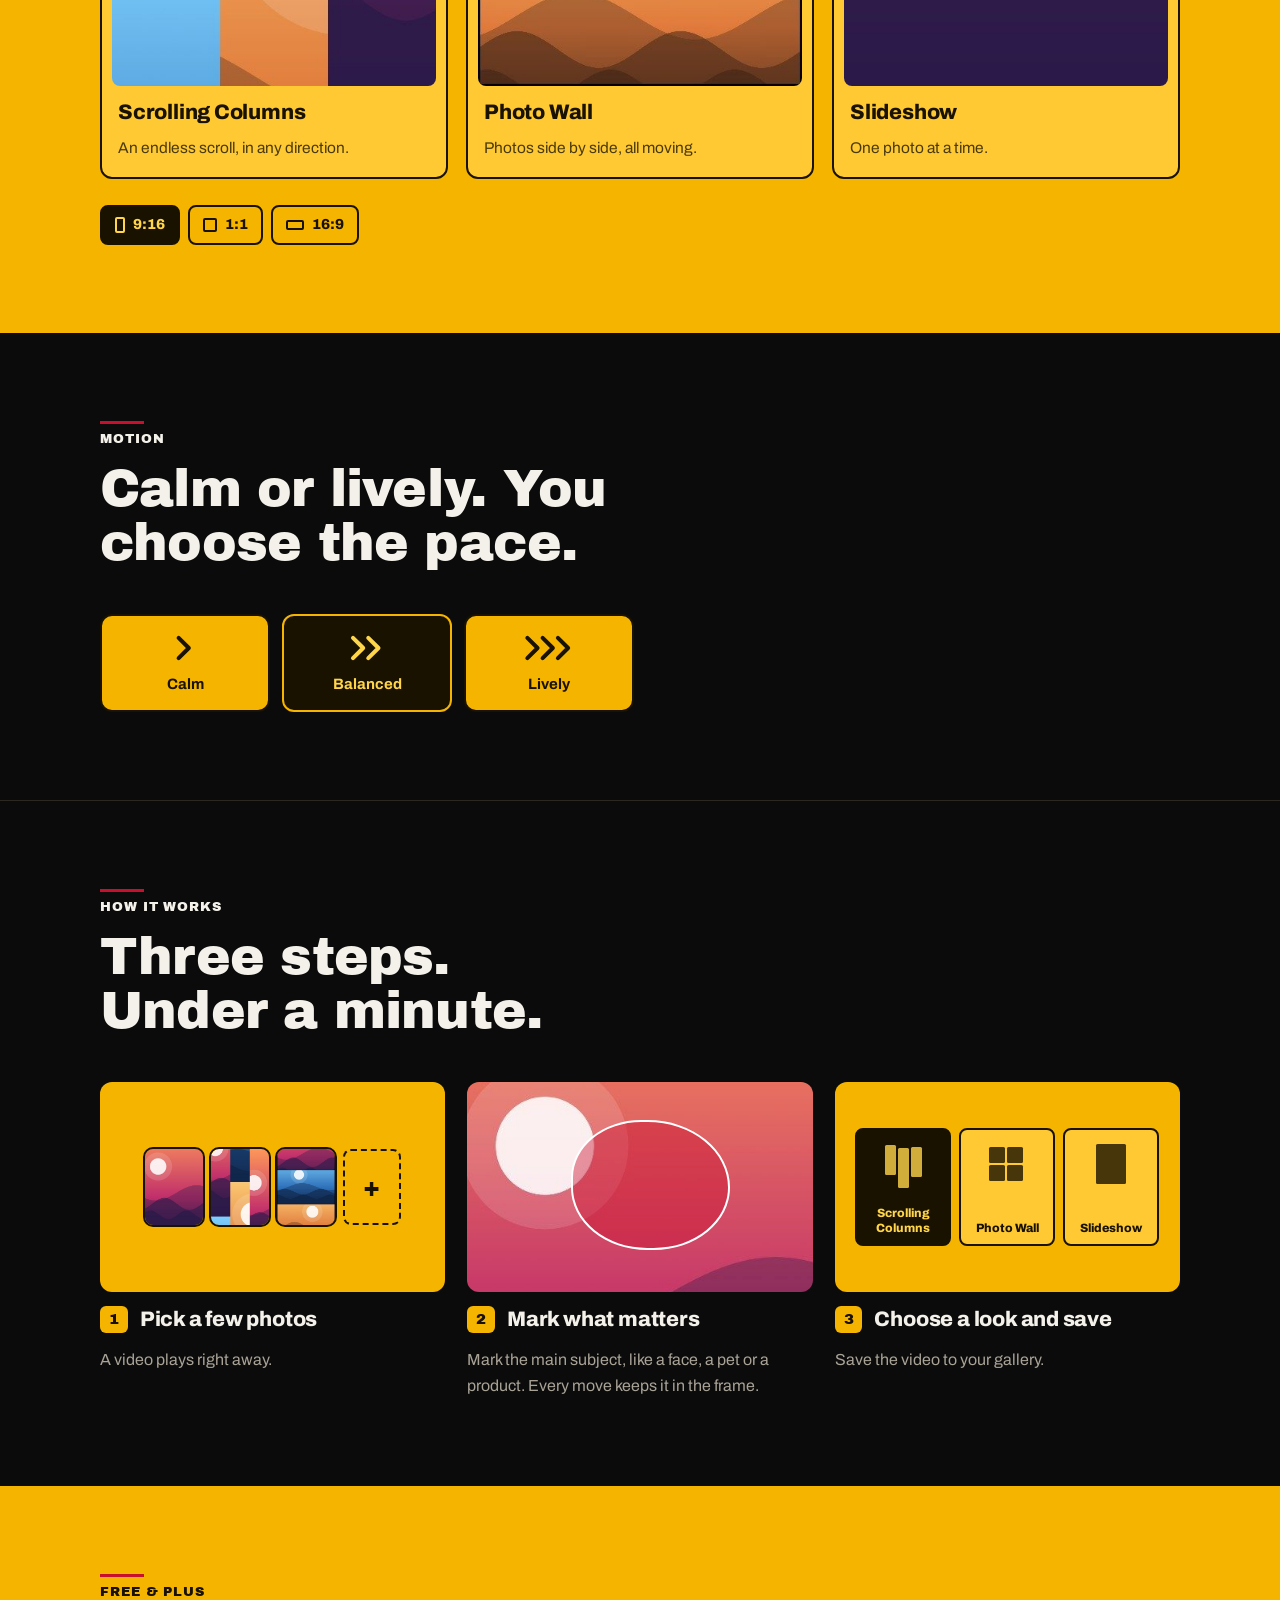
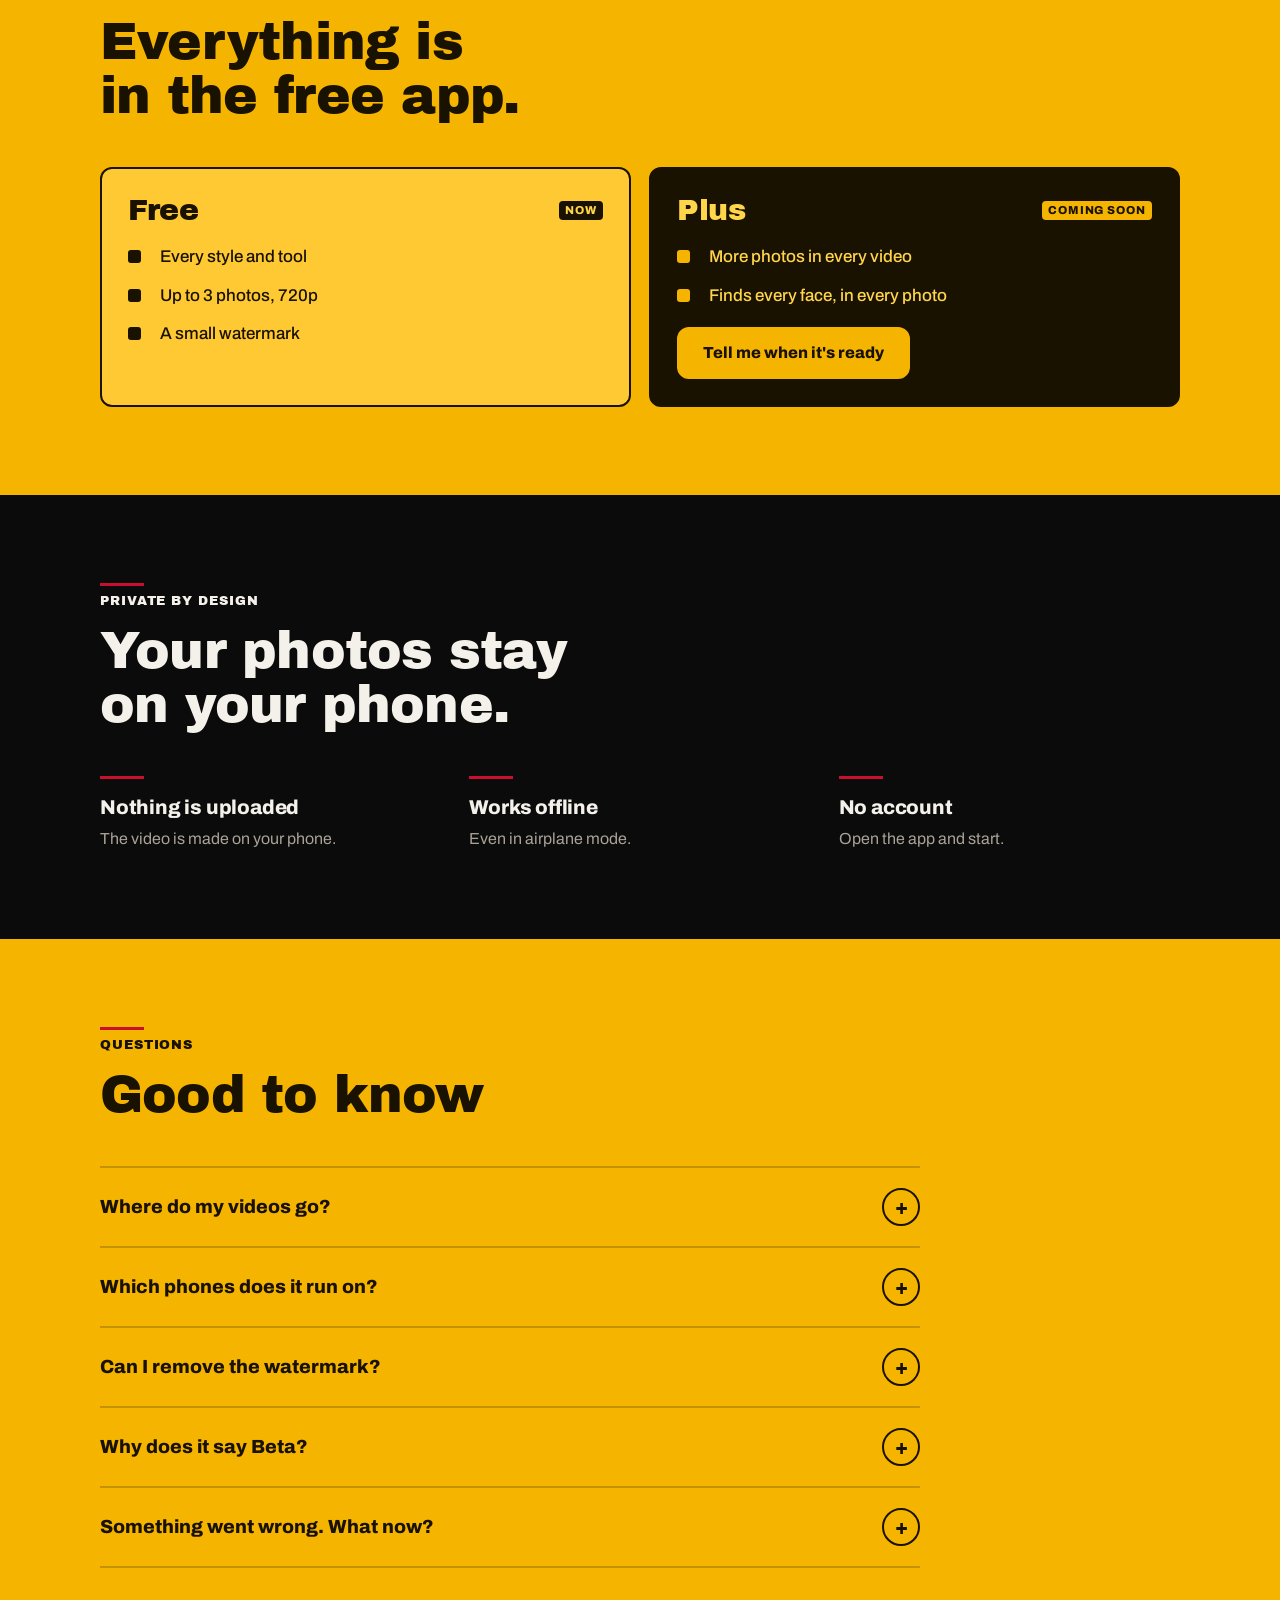
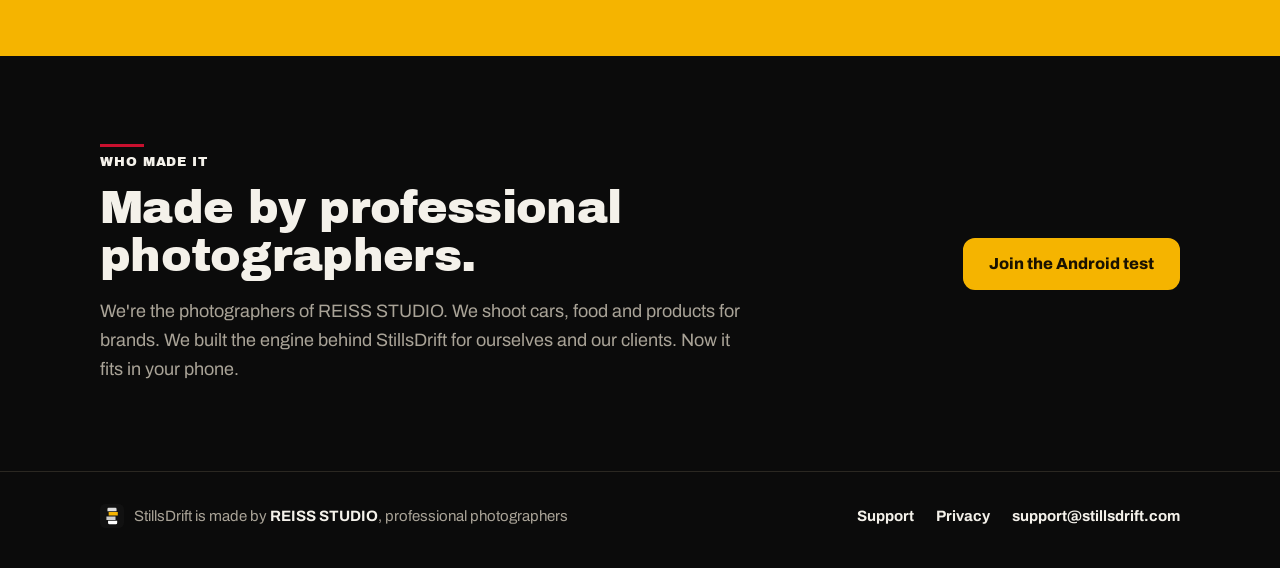
==== commit 531638e3: "Who made it: cars, food and products; built for ourselves and our clients Co-Authored-By: Claude Opu" ====
--- a/index.html
+++ b/index.html
@@ -173,7 +173,7 @@
   <div class="maker">
     <span class="label">Who made it</span>
     <h2>Made by professional photographers.</h2>
-    <p>We're the photographers of REISS STUDIO. We shoot cars, food, drinks, jewelry and advertising for brands. We built the engine behind StillsDrift for our own client work. Now it fits in your phone.</p>
+    <p>We're the photographers of REISS STUDIO. We shoot cars, food and products for brands. We built the engine behind StillsDrift for ourselves and our clients. Now it fits in your phone.</p>
   </div>
   <a class="btn pri" href="mailto:support@stillsdrift.com?subject=StillsDrift%20Android%20test">Join the Android test</a>
 </div></section>
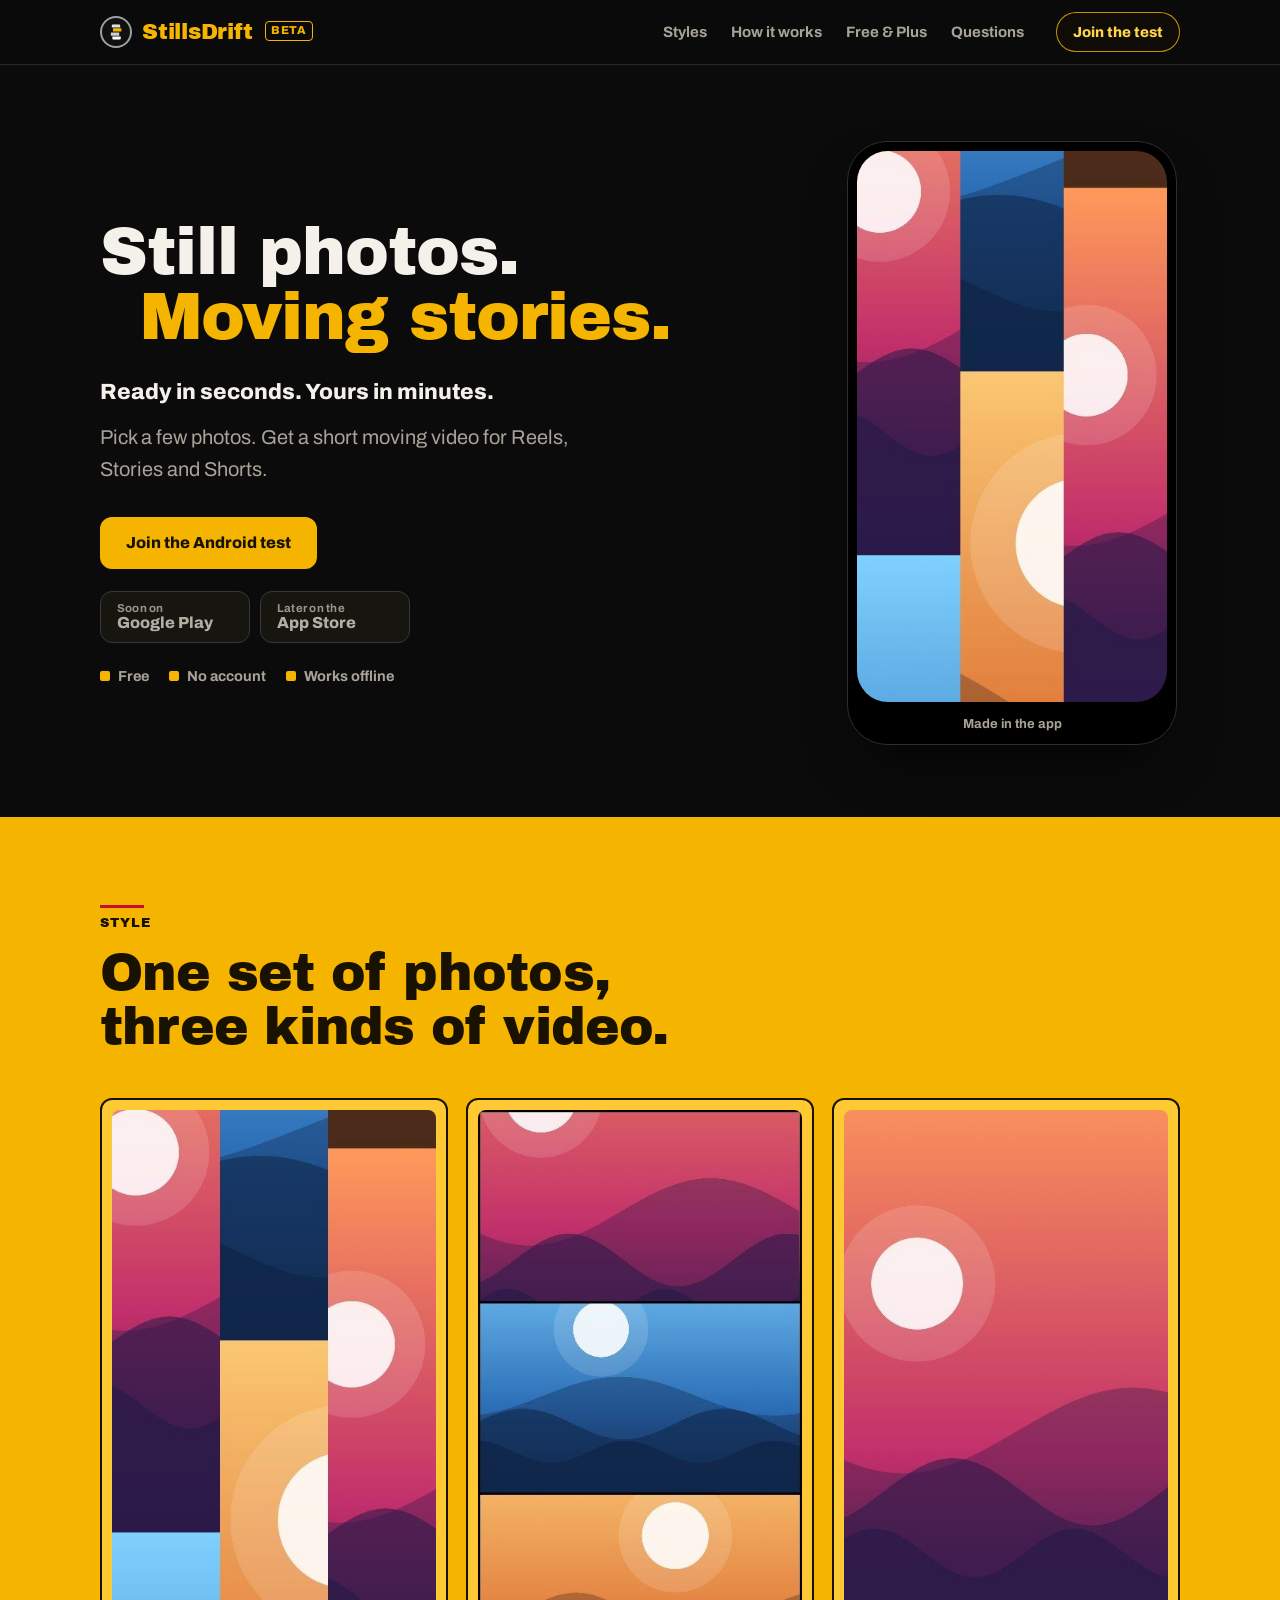
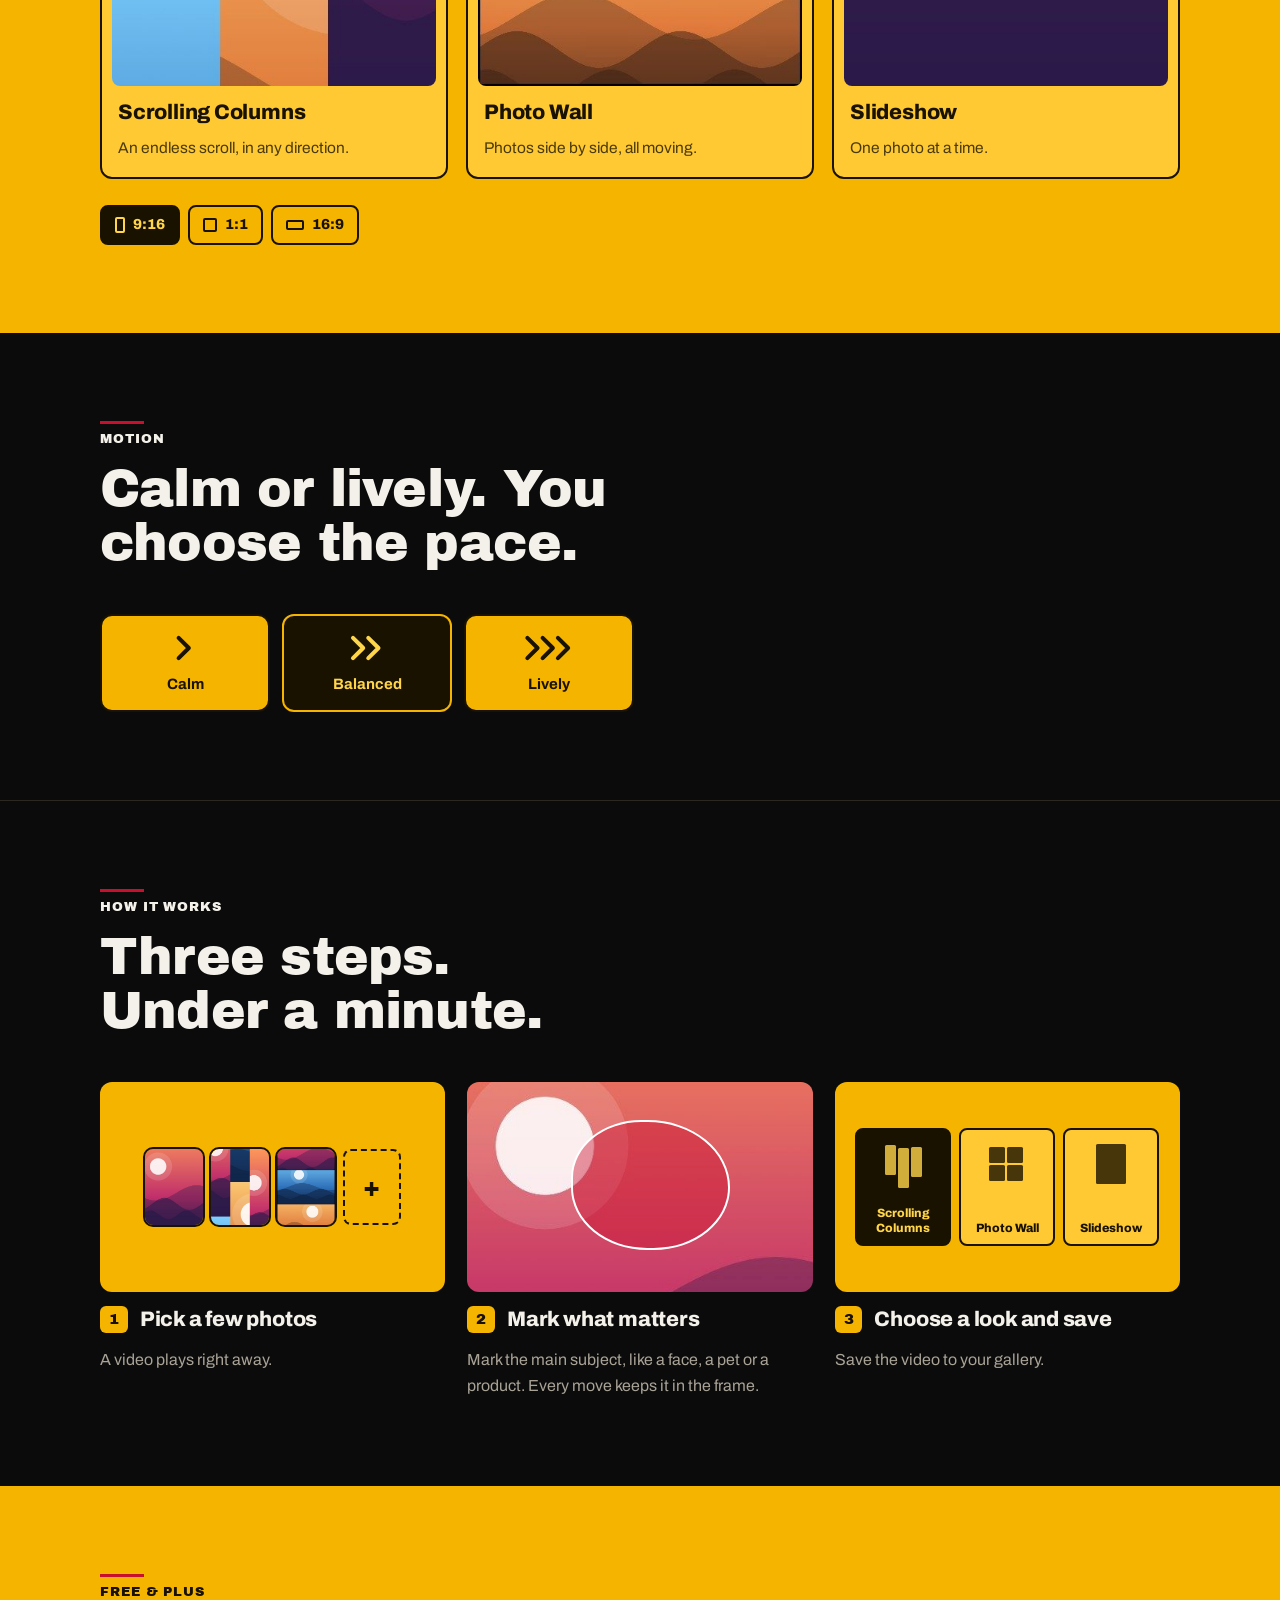
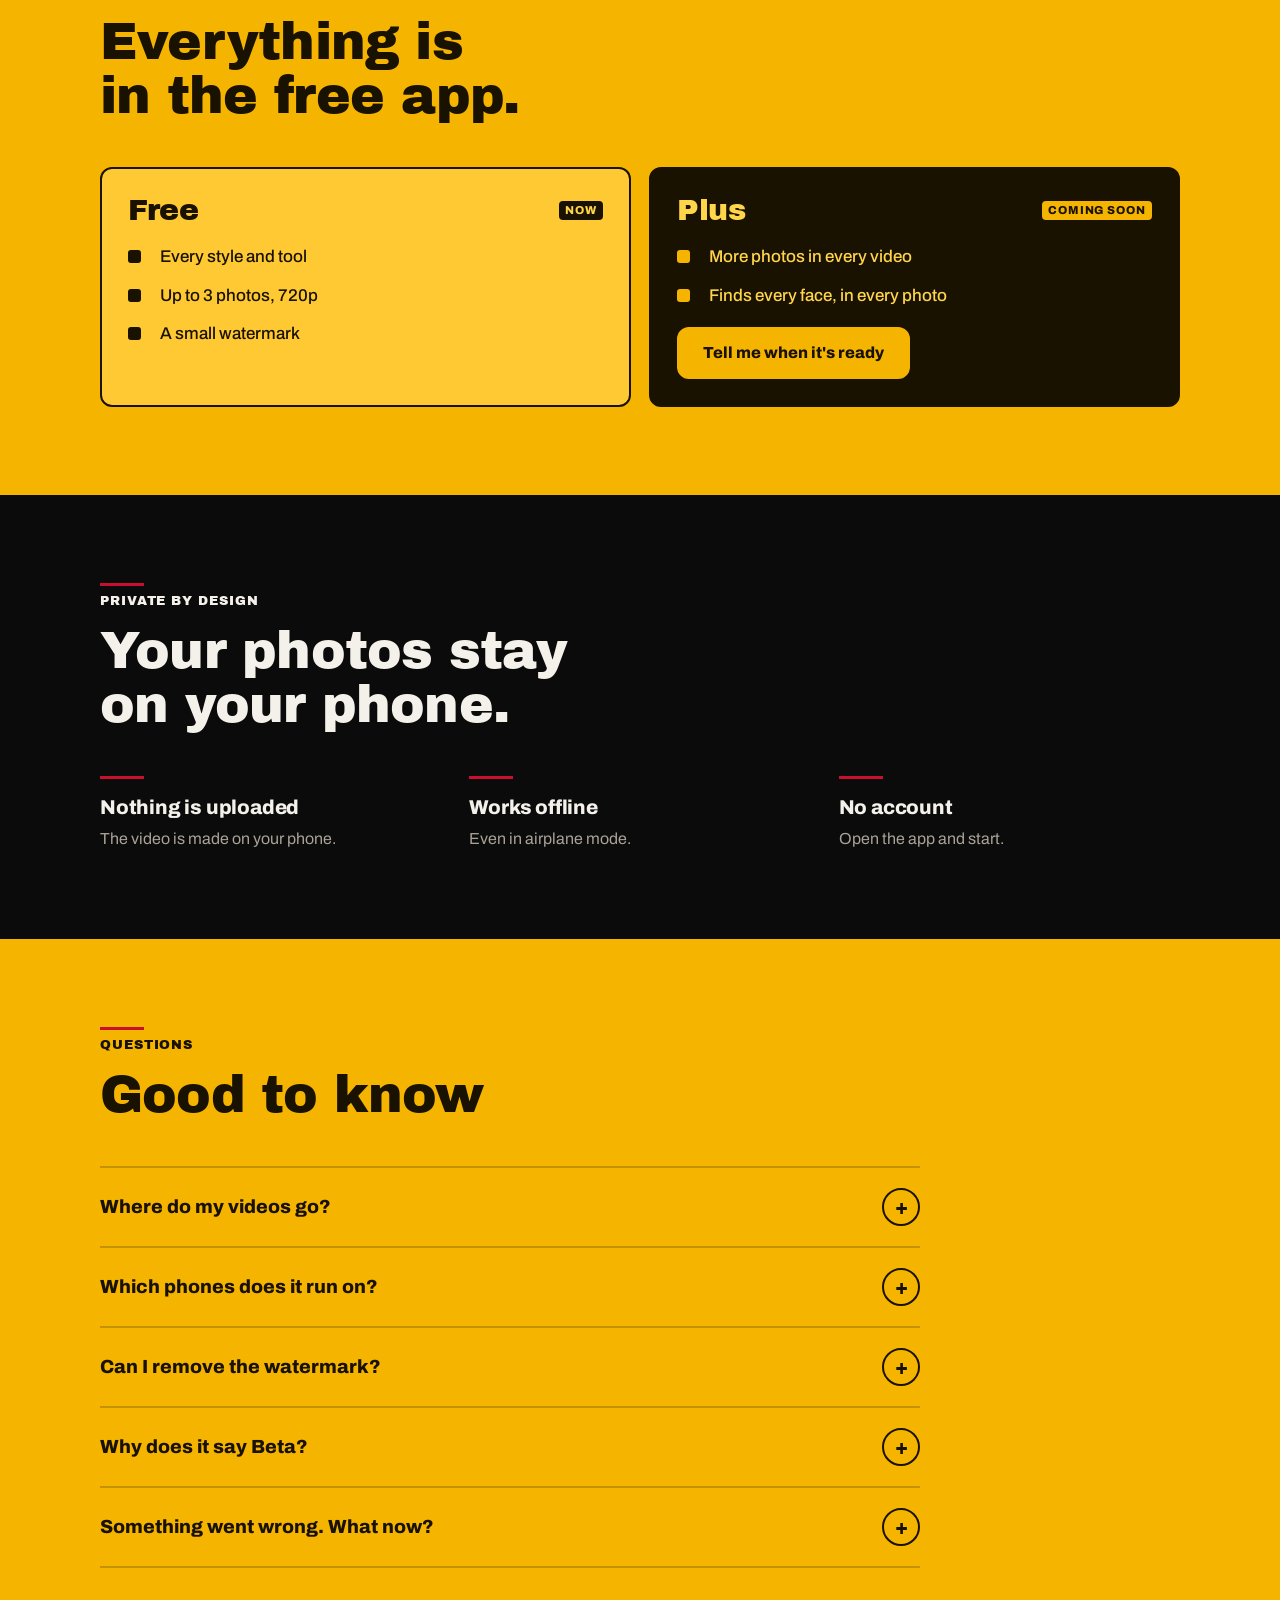
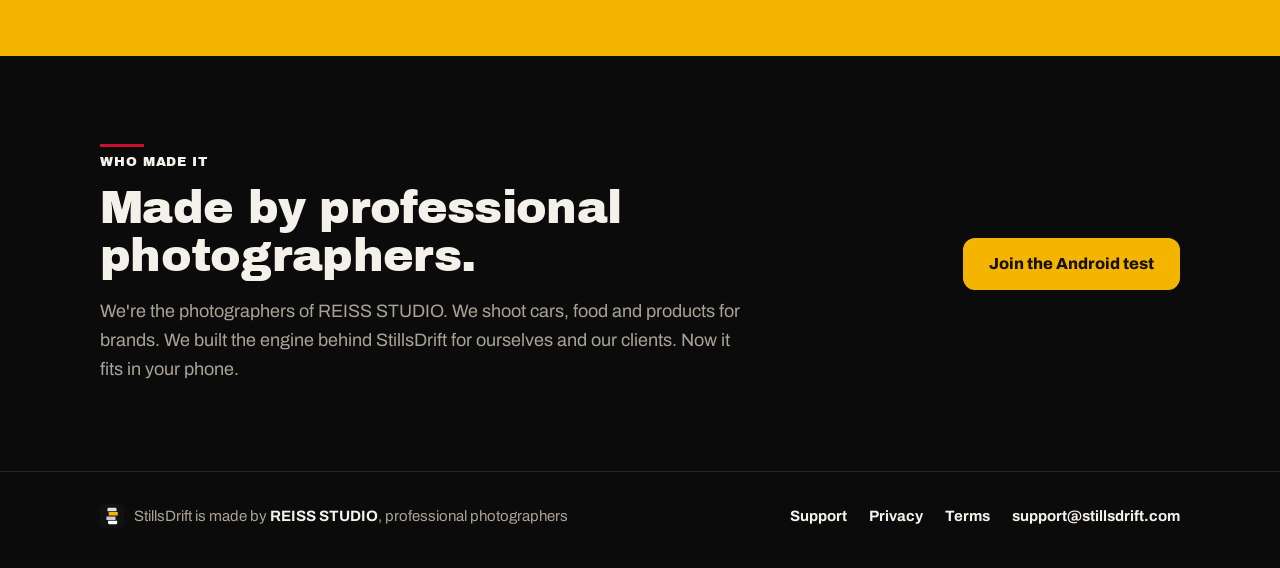
==== commit 61a3a6f5: "Terms of use page; Terms link in every footer; privacy: shared photos, the song on by default (owner" ====
--- a/index.html
+++ b/index.html
@@ -21,7 +21,7 @@
 <header class="top"><div class="wrap">
   <a class="brand" href="/"><img src="/assets/img/icon.svg" alt="" width="32" height="32">StillsDrift<span class="beta">Beta</span></a>
   <nav aria-label="Sections"><a href="#styles">Styles</a><a href="#how">How it works</a><a href="#free">Free &amp; Plus</a><a href="#faq">Questions</a></nav>
-  <a class="btn pill" href="mailto:support@stillsdrift.com?subject=StillsDrift%20Android%20test">Join the test</a>
+  <a class="btn pill" href="/test.html">Join the test</a>
 </div></header>
 
 <main>
@@ -31,7 +31,7 @@
     <p class="slogan">Ready in seconds. Yours in minutes.</p>
     <p class="lead">Pick a few photos. Get a short moving video for Reels, Stories and Shorts.</p>
     <div class="cta">
-      <a class="btn pri" href="mailto:support@stillsdrift.com?subject=StillsDrift%20Android%20test">Join the Android test</a>
+      <a class="btn pri" href="/test.html">Join the Android test</a>
     </div>
     <div class="stores" aria-label="Stores">
       <span class="store"><small>Soon on</small>Google Play</span>
@@ -175,13 +175,13 @@
     <h2>Made by professional photographers.</h2>
     <p>We're the photographers of REISS STUDIO. We shoot cars, food and products for brands. We built the engine behind StillsDrift for ourselves and our clients. Now it fits in your phone.</p>
   </div>
-  <a class="btn pri" href="mailto:support@stillsdrift.com?subject=StillsDrift%20Android%20test">Join the Android test</a>
+  <a class="btn pri" href="/test.html">Join the Android test</a>
 </div></section>
 </main>
 
 <footer class="foot"><div class="wrap">
   <span class="made"><img src="/assets/img/icon.svg" alt="" width="24" height="24"><span>StillsDrift is made by <a href="https://reiss.co.il">REISS STUDIO</a>, professional photographers</span></span>
-  <nav aria-label="Site"><a href="/support.html">Support</a><a href="/privacy.html">Privacy</a><a href="mailto:support@stillsdrift.com">support@stillsdrift.com</a></nav>
+  <nav aria-label="Site"><a href="/support.html">Support</a><a href="/privacy.html">Privacy</a><a href="/terms.html">Terms</a><a href="mailto:support@stillsdrift.com">support@stillsdrift.com</a></nav>
 </div></footer>
 </body>
 </html>
--- a/style.css
+++ b/style.css
@@ -199,3 +199,17 @@
 .moves .sep{width:2px;height:28px;padding:0;border:0;background:var(--stage-line);border-radius:1px}
 @media (max-width:520px){.paces{grid-template-columns:repeat(3,minmax(0,1fr))}.moves .sep{display:none}}
 body:has(main.doc){background:var(--sheet)}
+/* Join the test: three numbered steps */
+main.doc ol.steps{list-style:none;counter-reset:st;padding:0;margin:8px 0 0;display:grid;gap:14px}
+main.doc ol.steps li{counter-increment:st;position:relative;margin:0;padding:20px 20px 22px 72px;border:2px solid var(--ink);border-radius:var(--r);background:rgba(255,255,255,.18)}
+main.doc ol.steps li::before{content:counter(st);position:absolute;left:20px;top:18px;width:36px;height:36px;border-radius:50%;background:var(--ink);color:var(--gold);font:800 18px/36px var(--body);text-align:center}
+main.doc ol.steps h2{margin:4px 0 6px}
+main.doc ol.steps .btn{margin-top:6px;white-space:normal;text-align:center}
+@media (max-width:420px){main.doc ol.steps li{padding:64px 16px 18px}main.doc ol.steps li::before{left:16px;top:16px}}
+/* Join the test: what the app is, for visitors who arrive from a sticker or a shared link */
+main.doc .intro{display:grid;grid-template-columns:120px minmax(0,1fr);gap:20px;align-items:start;margin:0 0 32px}
+main.doc .intro video{display:block;width:100%;aspect-ratio:9/16;object-fit:cover;border-radius:var(--r-sm);border:2px solid var(--ink);background:var(--ink)}
+main.doc .intro p{margin:0 0 12px}
+main.doc .intro .date{margin:0 0 12px}
+main.doc .intro .iphone{font-size:15.5px;color:var(--ink-mut)}
+@media (max-width:420px){main.doc .intro{grid-template-columns:92px minmax(0,1fr);gap:14px}main.doc .intro .what{font-size:16px}}
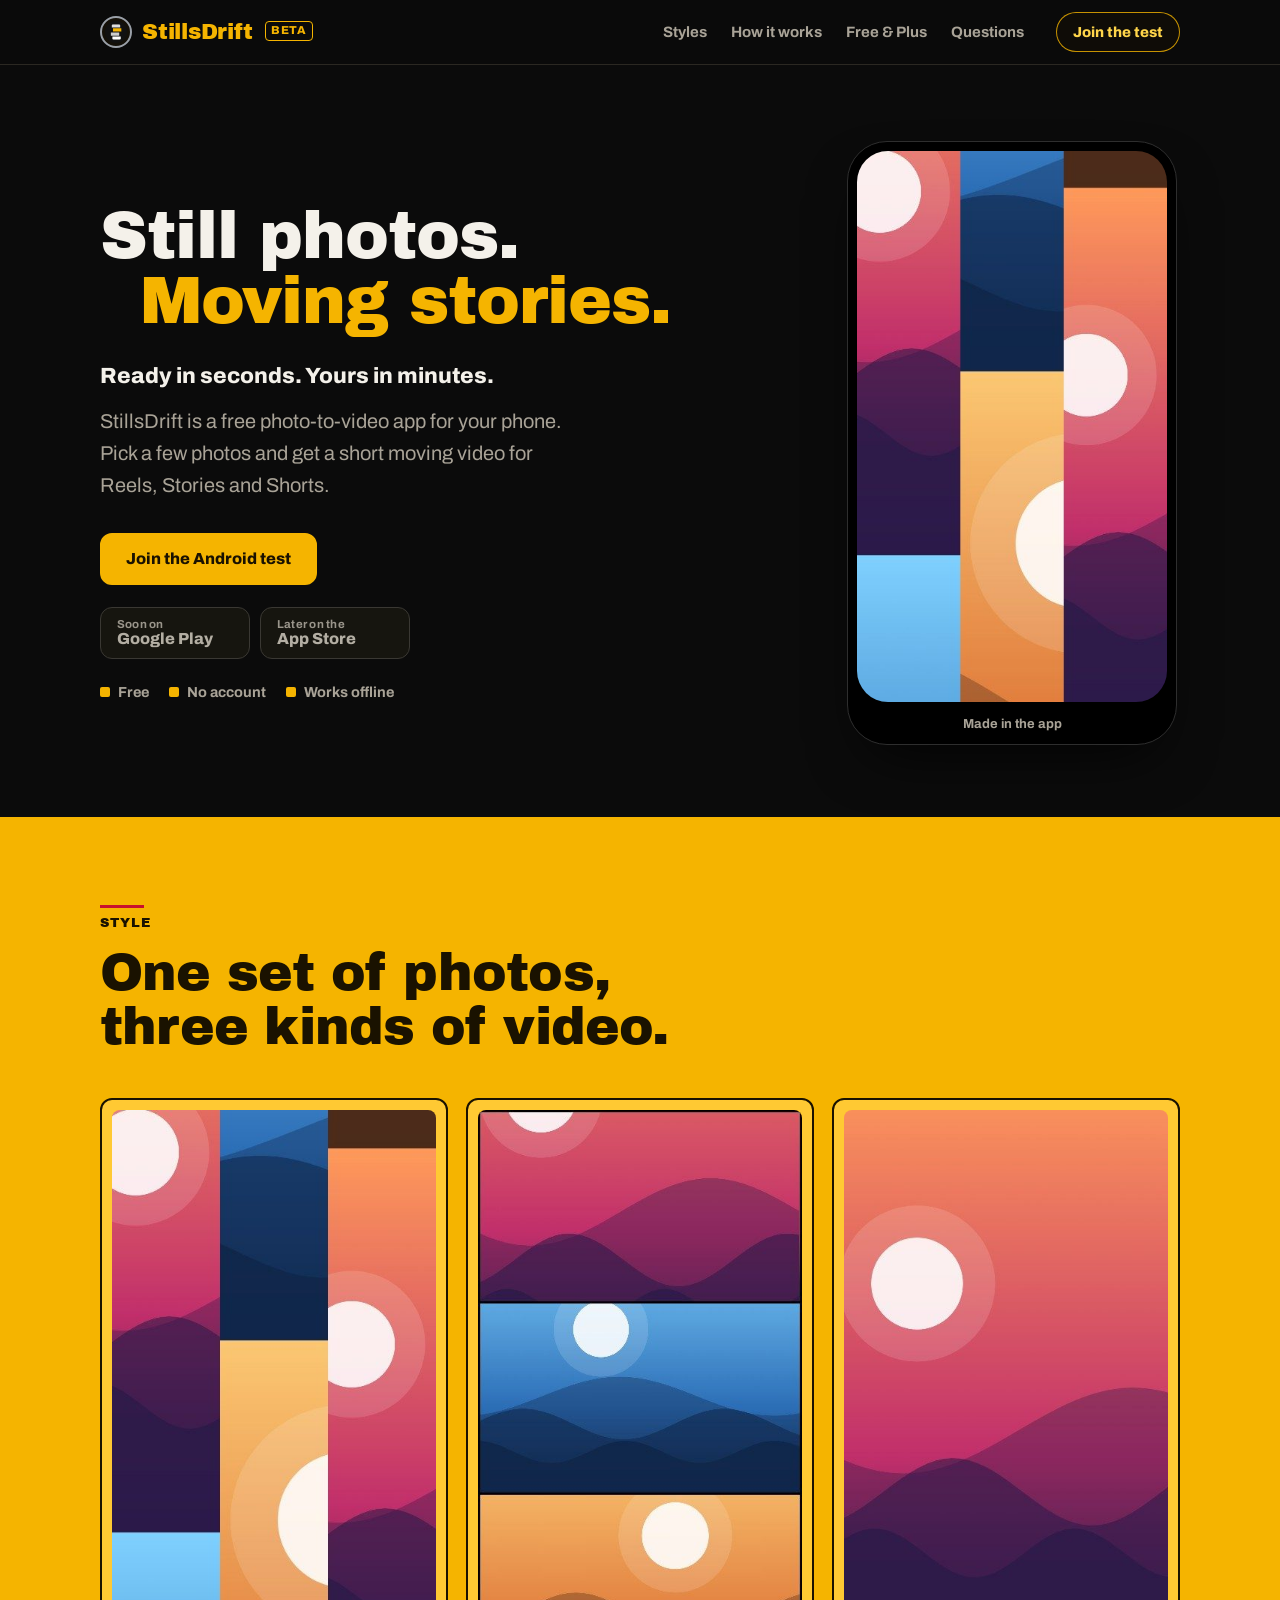
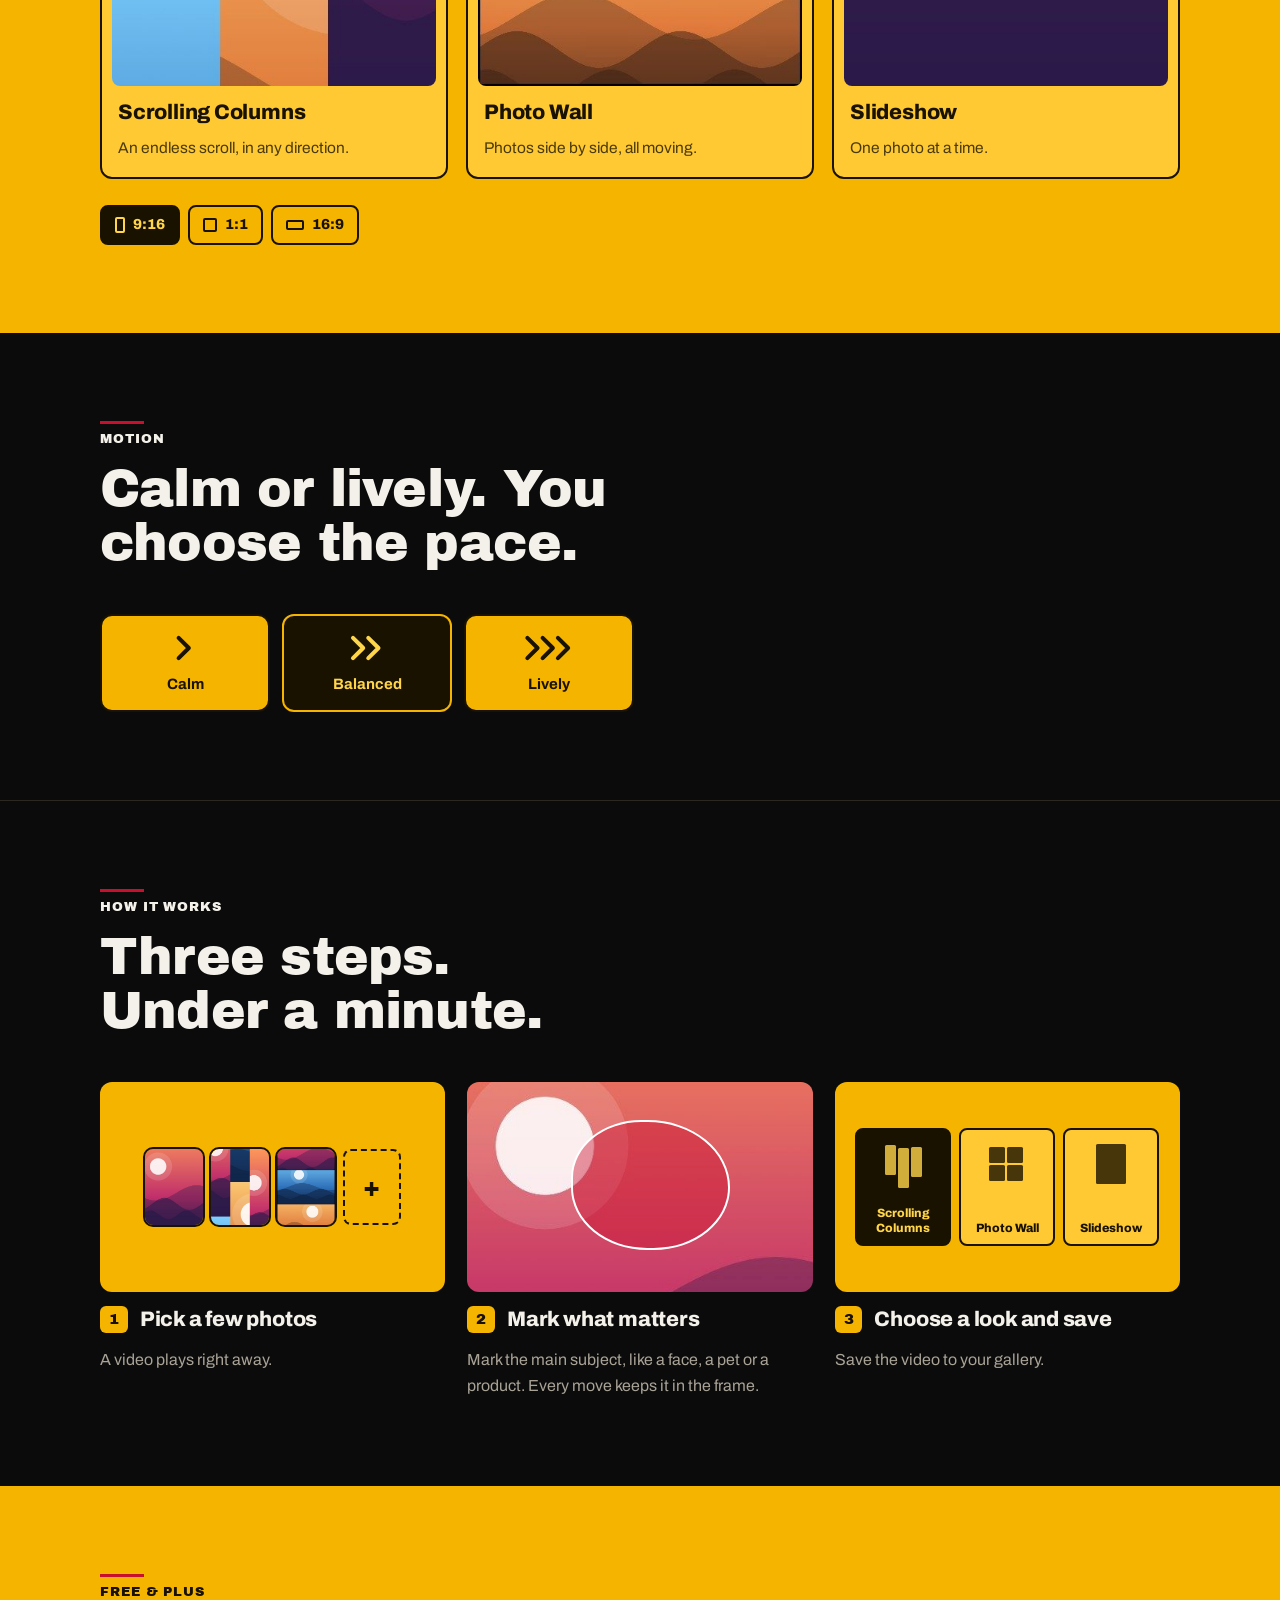
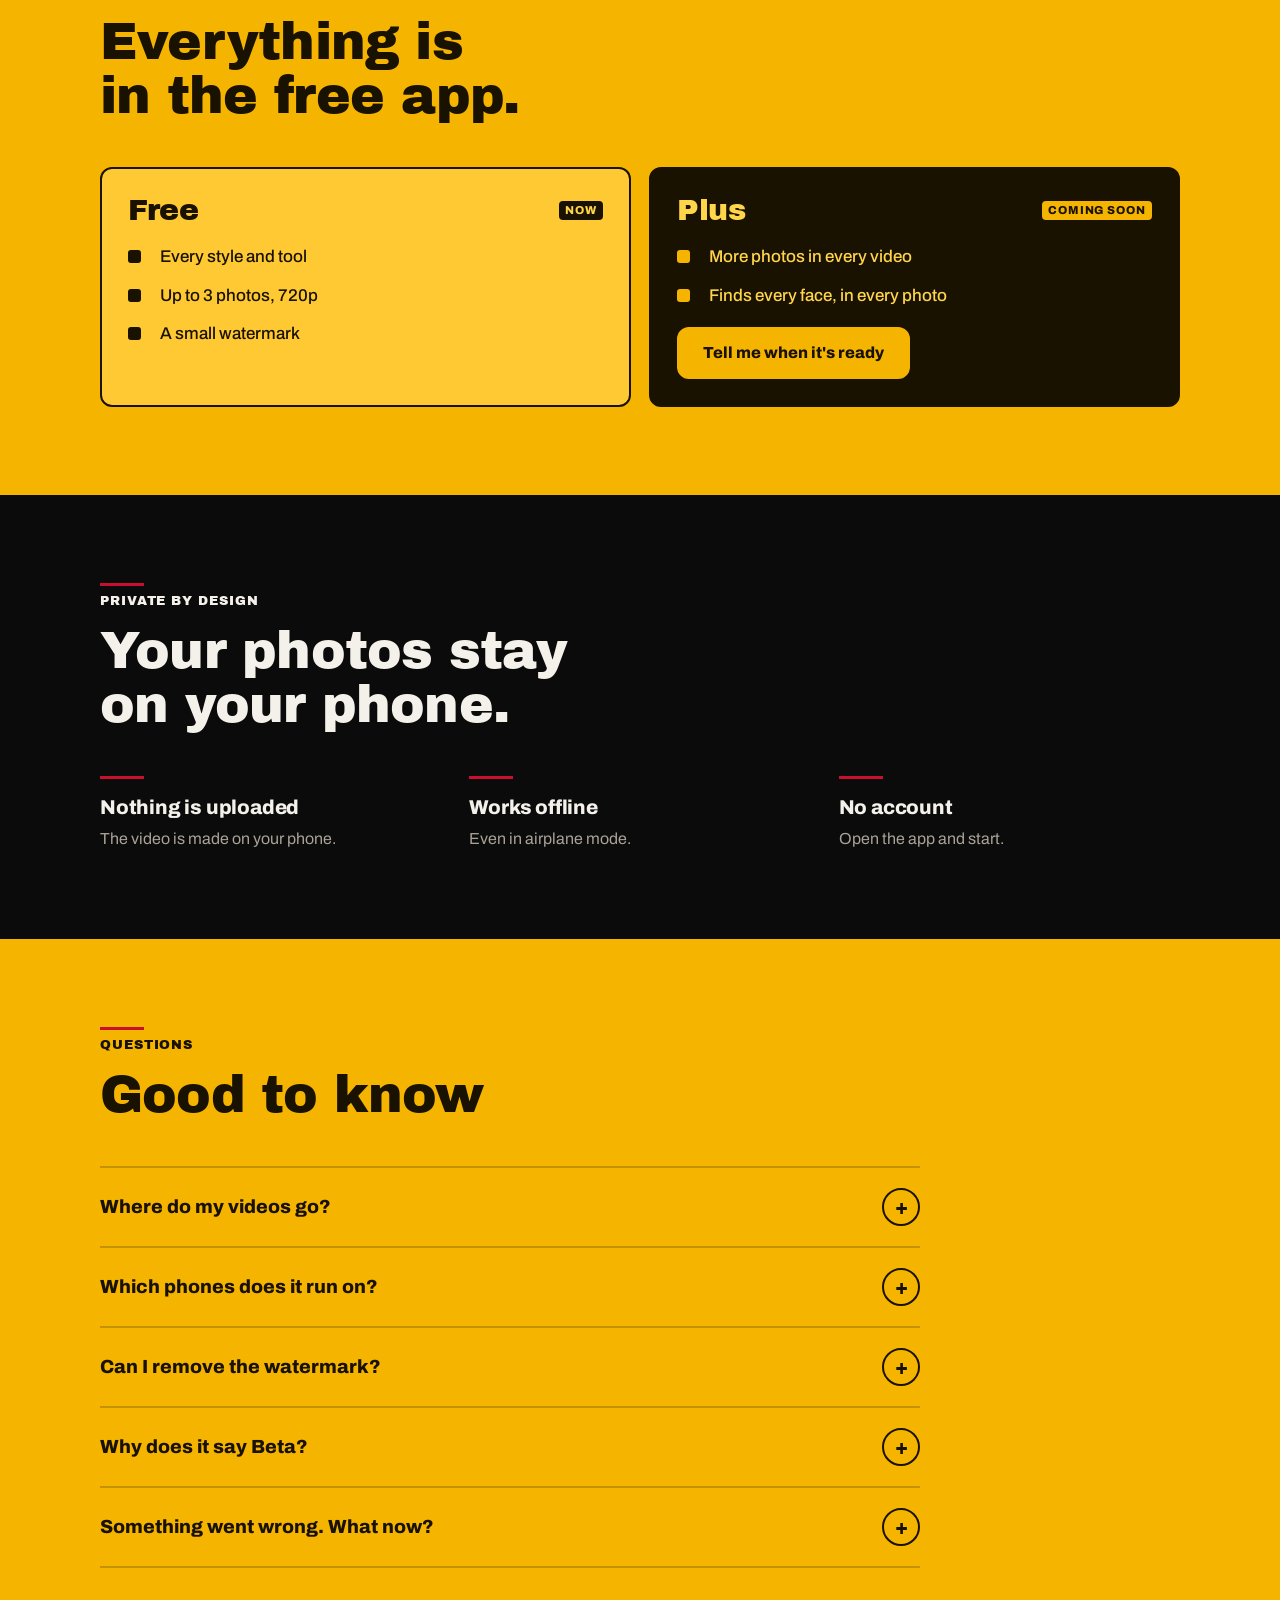
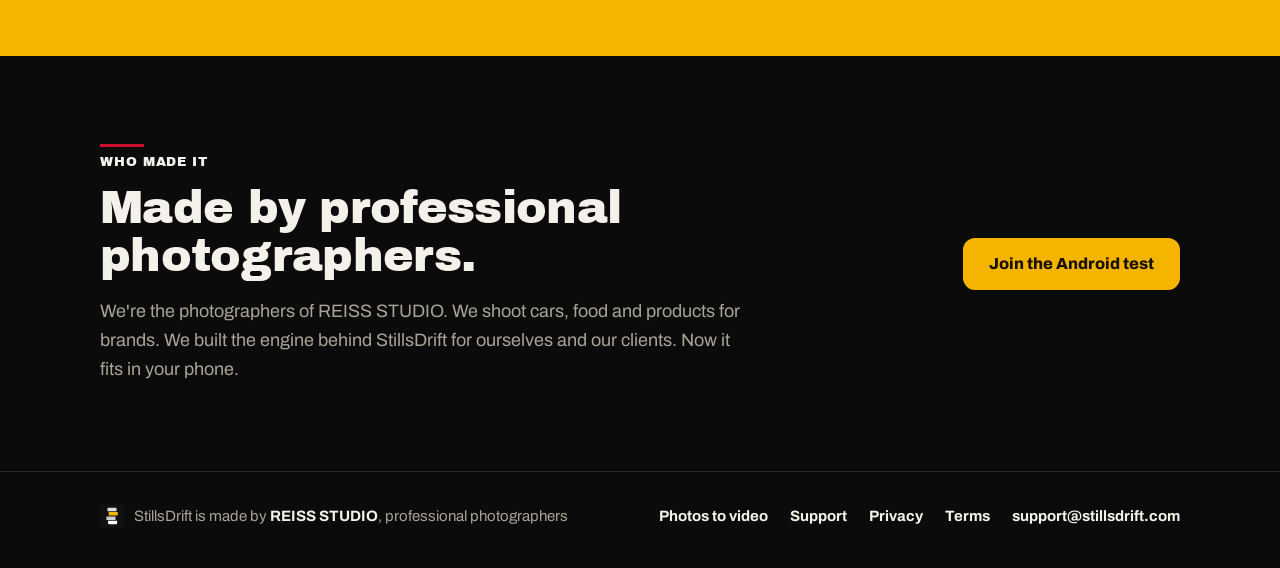
==== commit 88fb299e: "Launch-readiness: JSON-LD, plain-language hero line, 3 guide pages, llms.txt, LAUNCH.md Co-Authored-" ====
--- a/index.html
+++ b/index.html
@@ -4,6 +4,7 @@
 <meta charset="utf-8">
 <meta name="viewport" content="width=device-width,initial-scale=1,viewport-fit=cover">
 <title>StillsDrift: still photos, moving stories</title>
+<link rel="canonical" href="https://stillsdrift.com/">
 <meta name="description" content="StillsDrift turns a few photos into a short moving video for Reels, Stories and Shorts: scrolling columns, photo walls and slideshows, made on your phone.">
 <meta name="theme-color" content="#0B0B0B">
 <link rel="icon" href="/assets/img/icon.svg" type="image/svg+xml">
@@ -16,6 +17,106 @@
 <meta property="og:description" content="A few photos in, a short moving video out. Made on your phone.">
 <meta property="og:image" content="https://stillsdrift.com/assets/img/og.png">
 <meta name="twitter:card" content="summary_large_image">
+<script type="application/ld+json">
+{
+ "@context": "https://schema.org",
+ "@graph": [
+  {
+   "@type": "Organization",
+   "@id": "https://stillsdrift.com/#org",
+   "name": "StillsDrift",
+   "url": "https://stillsdrift.com/",
+   "logo": "https://stillsdrift.com/assets/img/icon-512.png",
+   "email": "support@stillsdrift.com",
+   "parentOrganization": {
+    "@type": "Organization",
+    "name": "REISS STUDIO",
+    "url": "https://reiss.co.il"
+   }
+  },
+  {
+   "@type": "WebSite",
+   "@id": "https://stillsdrift.com/#site",
+   "url": "https://stillsdrift.com/",
+   "name": "StillsDrift",
+   "publisher": {
+    "@id": "https://stillsdrift.com/#org"
+   }
+  },
+  {
+   "@type": "MobileApplication",
+   "@id": "https://stillsdrift.com/#app",
+   "name": "StillsDrift",
+   "alternateName": "StillsDrift: still photos, moving stories",
+   "description": "StillsDrift is a free photo-to-video app. It turns a few photos into a short moving video for Reels, Stories and Shorts, made on your phone, with no account and offline.",
+   "url": "https://stillsdrift.com/",
+   "image": "https://stillsdrift.com/assets/img/og.png",
+   "applicationCategory": "MultimediaApplication",
+   "operatingSystem": "Android",
+   "offers": {
+    "@type": "Offer",
+    "price": "0",
+    "priceCurrency": "USD"
+   },
+   "featureList": [
+    "Turns a few photos into a short moving video",
+    "Scrolling Columns, Photo Wall and Slideshow styles",
+    "9:16, 1:1 and 16:9 formats",
+    "Mark the main subject so every move keeps it in the frame",
+    "Works offline, no account, photos are never uploaded"
+   ],
+   "publisher": {
+    "@id": "https://stillsdrift.com/#org"
+   }
+  },
+  {
+   "@type": "FAQPage",
+   "mainEntity": [
+    {
+     "@type": "Question",
+     "name": "Where do my videos go?",
+     "acceptedAnswer": {
+      "@type": "Answer",
+      "text": "Tap Save. The video goes to your gallery, in an album called StillsDrift."
+     }
+    },
+    {
+     "@type": "Question",
+     "name": "Which phones does it run on?",
+     "acceptedAnswer": {
+      "@type": "Answer",
+      "text": "Android phones, through Google Play (testing now). An iPhone version is planned."
+     }
+    },
+    {
+     "@type": "Question",
+     "name": "Can I remove the watermark?",
+     "acceptedAnswer": {
+      "@type": "Answer",
+      "text": "The Free version adds a small StillsDrift mark. Plus is coming; leave your email and we'll tell you when it's ready."
+     }
+    },
+    {
+     "@type": "Question",
+     "name": "Why does it say Beta?",
+     "acceptedAnswer": {
+      "@type": "Answer",
+      "text": "StillsDrift is new and still growing. If something doesn't work as it should, tell us at support@stillsdrift.com and we'll fix it."
+     }
+    },
+    {
+     "@type": "Question",
+     "name": "Something went wrong. What now?",
+     "acceptedAnswer": {
+      "@type": "Answer",
+      "text": "Open the menu and send the log. It helps us fix it, and it doesn't include your photos."
+     }
+    }
+   ]
+  }
+ ]
+}
+</script>
 </head>
 <body>
 <header class="top"><div class="wrap">
@@ -29,7 +130,7 @@
   <div>
     <h1><span class="d1">Still photos.</span><span class="d2">Moving stories.</span></h1>
     <p class="slogan">Ready in seconds. Yours in minutes.</p>
-    <p class="lead">Pick a few photos. Get a short moving video for Reels, Stories and Shorts.</p>
+    <p class="lead">StillsDrift is a free photo-to-video app for your phone. Pick a few photos and get a short moving video for Reels, Stories and Shorts.</p>
     <div class="cta">
       <a class="btn pri" href="/test.html">Join the Android test</a>
     </div>
@@ -181,7 +282,7 @@
 
 <footer class="foot"><div class="wrap">
   <span class="made"><img src="/assets/img/icon.svg" alt="" width="24" height="24"><span>StillsDrift is made by <a href="https://reiss.co.il">REISS STUDIO</a>, professional photographers</span></span>
-  <nav aria-label="Site"><a href="/support.html">Support</a><a href="/privacy.html">Privacy</a><a href="/terms.html">Terms</a><a href="mailto:support@stillsdrift.com">support@stillsdrift.com</a></nav>
+  <nav aria-label="Site"><a href="/photos-to-video.html">Photos to video</a><a href="/support.html">Support</a><a href="/privacy.html">Privacy</a><a href="/terms.html">Terms</a><a href="mailto:support@stillsdrift.com">support@stillsdrift.com</a></nav>
 </div></footer>
 </body>
 </html>
